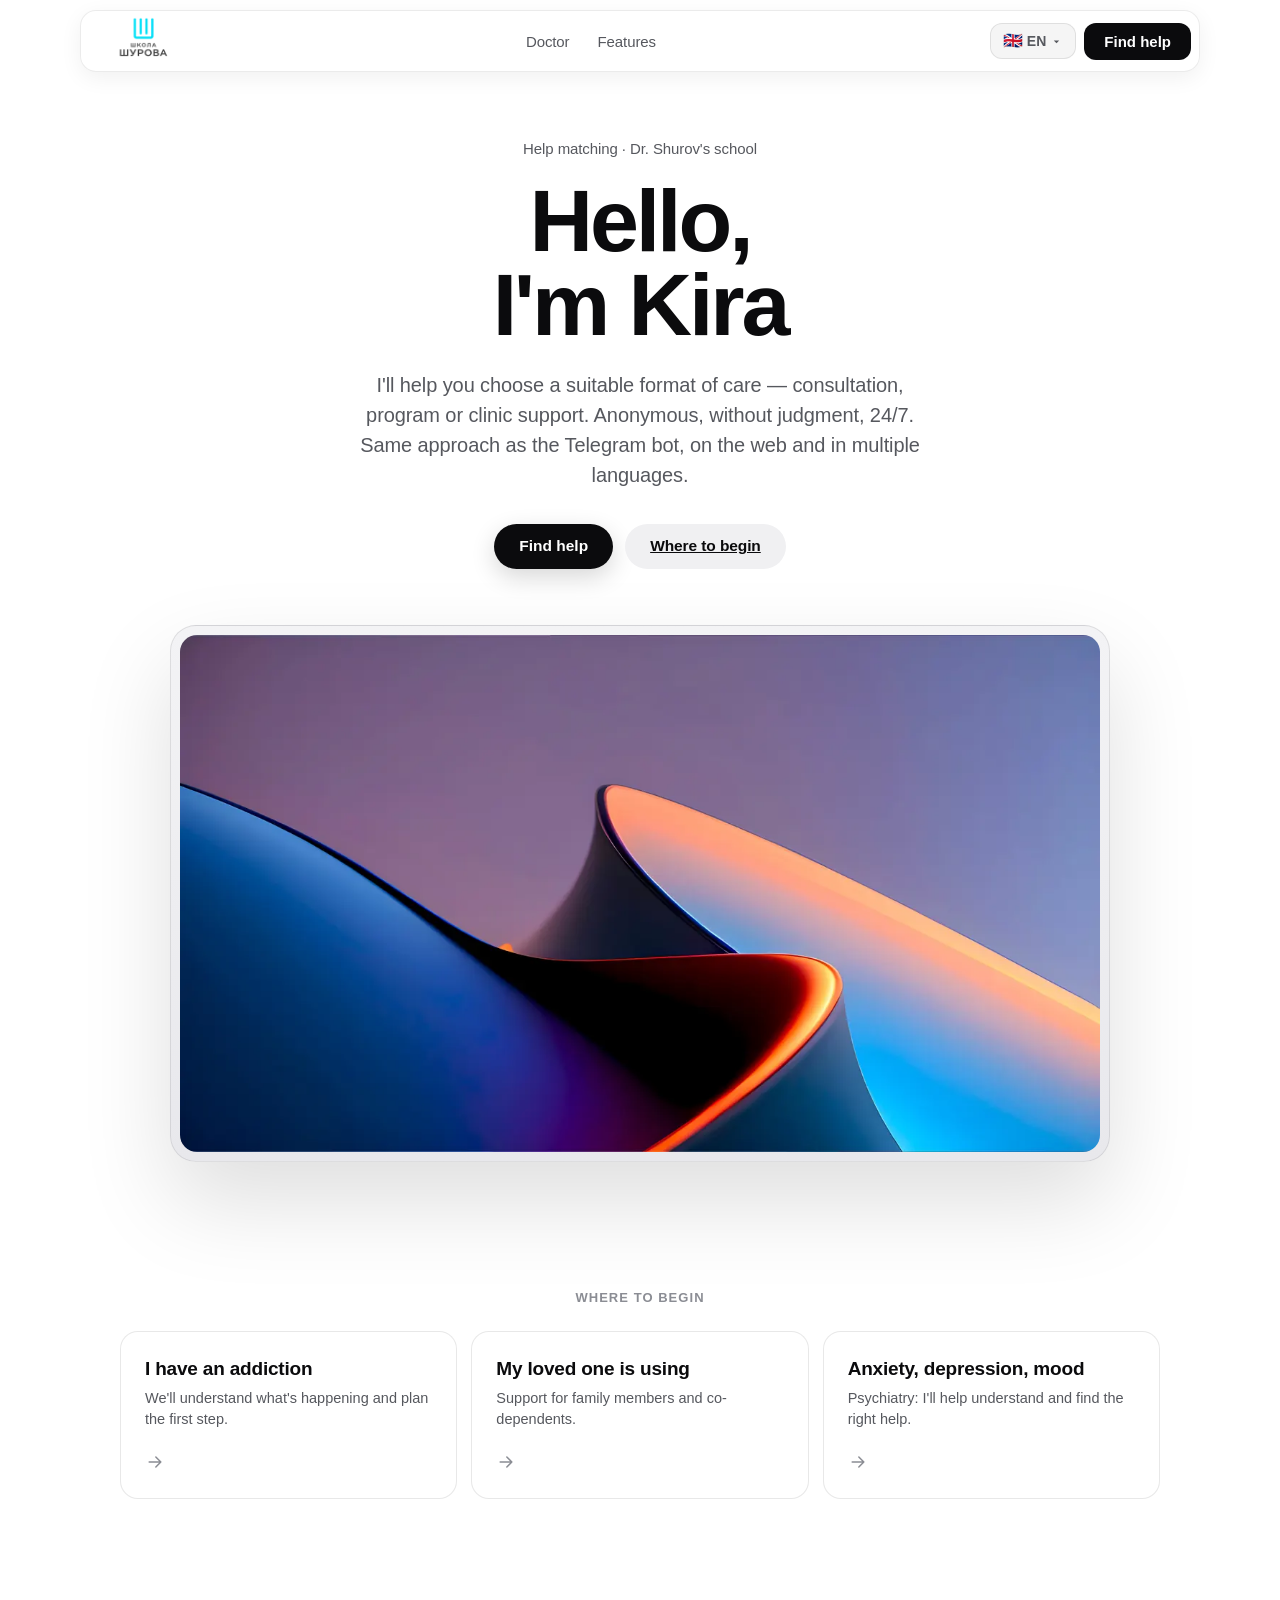
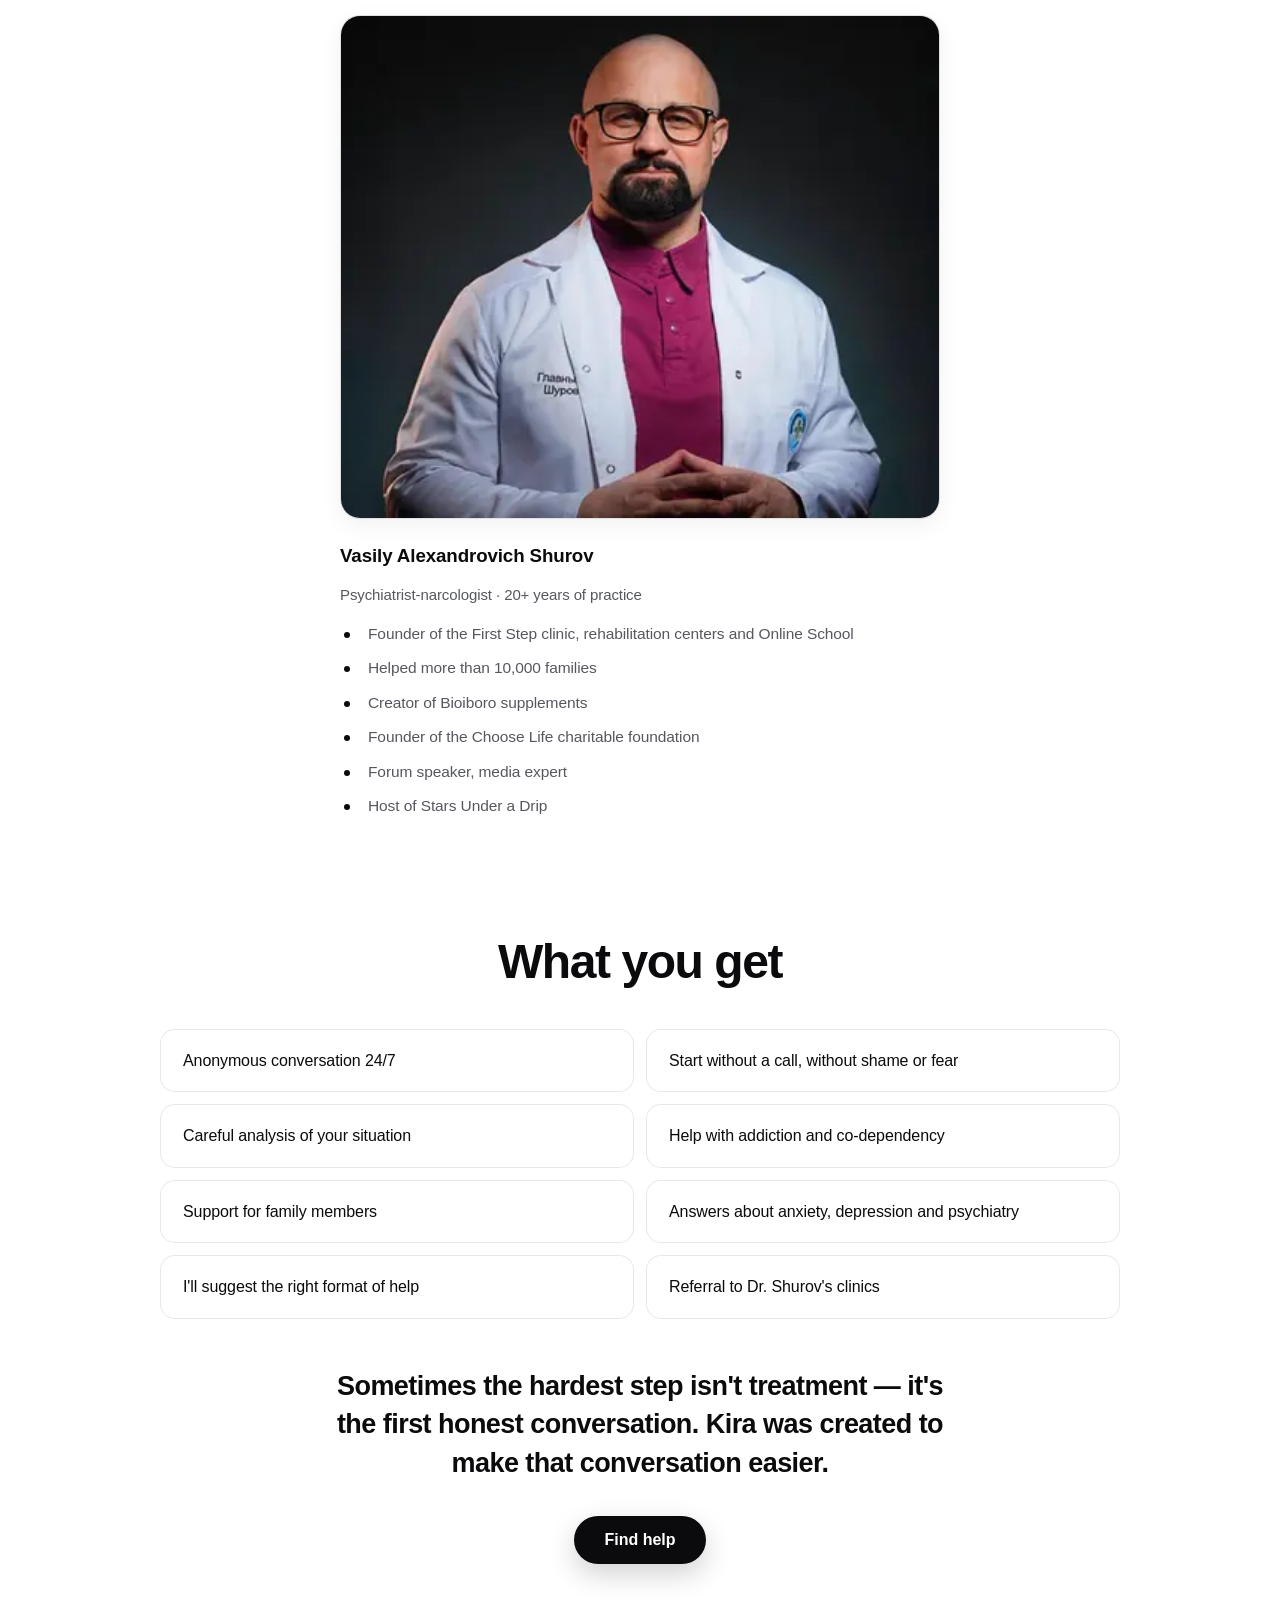
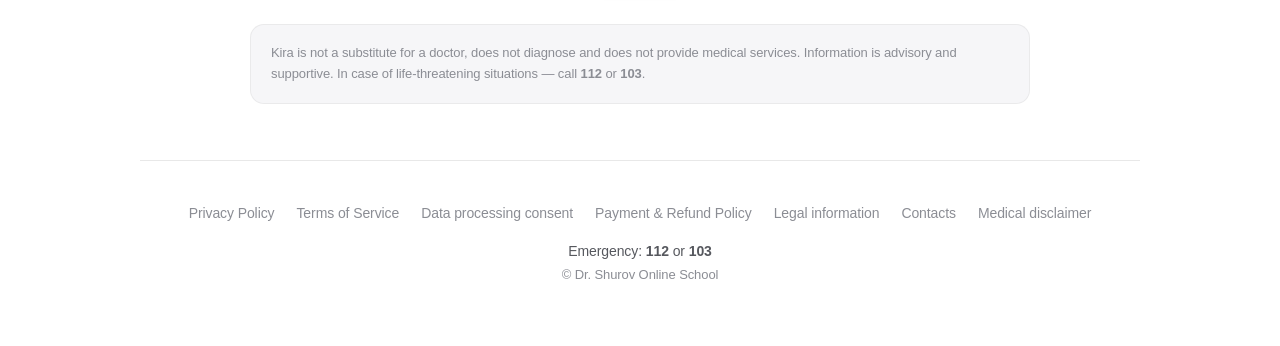
==== en/index.html @ 5e429a1c "Speed up landing and chat: compress images, lighter SW, stream paint. Co-authored-by: Cursor <cursor" ====
<!DOCTYPE html>
<html lang="en">
<head>
  <meta charset="UTF-8" />
  <meta name="viewport" content="width=device-width, initial-scale=1.0, viewport-fit=cover" />
  <meta name="theme-color" content="#ffffff" />
  <meta name="apple-mobile-web-app-capable" content="yes" />
  <meta name="apple-mobile-web-app-status-bar-style" content="default" />
  <meta name="apple-mobile-web-app-title" content="Kira" />
  <link rel="manifest" href="/manifest.webmanifest" />
  <link rel="apple-touch-icon" href="/apple-touch-icon.png" />
  <title data-i18n-attr="title" data-i18n-attr-content="meta.title">Kira — find help | Dr. Shurov's school</title>
  <meta name="description" data-i18n-attr="description" data-i18n-attr-content="meta.description" content="Kira helps choose a format of care: consultations, programs, clinic support. Anonymous, 24/7, in 5 languages." />

  <!-- Превью при пересылке в соцсетях / мессенджерах (en) -->
  <meta property="og:type" content="website" />
  <meta property="og:site_name" content="Kira" />
  <meta property="og:locale" content="en_US" />
  <meta property="og:title" content="Kira — find help | Dr. Shurov's school" />
  <meta property="og:description" content="Kira helps choose a format of care: consultations, programs, clinic support. Anonymous, 24/7, in 5 languages." />
  <meta property="og:url" content="https://kira-ai.online/en/" />
  <meta property="og:image" content="https://kira-ai.online/promo-en.jpg" />
  <meta property="og:image:type" content="image/jpeg" />
  <meta property="og:image:alt" content="Kira — find help" />
  <meta name="twitter:card" content="summary_large_image" />
  <meta name="twitter:title" content="Kira — find help | Dr. Shurov's school" />
  <meta name="twitter:description" content="Kira helps choose a format of care: consultations, programs, clinic support. Anonymous, 24/7, in 5 languages." />
  <meta name="twitter:image" content="https://kira-ai.online/promo-en.jpg" />
  <link rel="alternate" hreflang="ru" href="https://kira-ai.online/" />
  <link rel="alternate" hreflang="en" href="https://kira-ai.online/en/" />
  <link rel="alternate" hreflang="uk" href="https://kira-ai.online/uk/" />
  <link rel="alternate" hreflang="pl" href="https://kira-ai.online/pl/" />
  <link rel="alternate" hreflang="es" href="https://kira-ai.online/es/" />
  <link rel="alternate" hreflang="x-default" href="https://kira-ai.online/en/" />
  <meta name="kira-lang" content="en" />

  <link rel="preconnect" href="https://api.fontshare.com" crossorigin />
  <link href="https://api.fontshare.com/v2/css?f[]=general-sans@400,500,600&display=swap" rel="stylesheet" />
  <link rel="stylesheet" href="/styles.css?v=9" />
</head>
<body>
  <!-- ═══════════ ФОНОВАЯ АТМОСФЕРА ═══════════ -->
  <div class="ambient" aria-hidden="true"></div>

  <!-- ═══════════ ПЛАВАЮЩАЯ GLASS-ШАПКА ═══════════ -->
  <header class="nav" id="nav">
    <div class="nav-pill glass">
      <a class="brand" href="#top">
        <picture>
          <source type="image/webp" srcset="/logo_nav.webp" />
          <img class="brand-logo" src="/logo_nav.png" width="240" height="160" alt="Школа доктора Шурова" decoding="async" />
        </picture>
      </a>
      <nav class="nav-links">
        <a href="#doctor" data-i18n="nav.doctor">Доктор</a>
        <a href="#benefits" data-i18n="nav.benefits">Возможности</a>
      </nav>
      <div class="nav-right">
        <div class="lang" id="lang">
          <button class="lang-btn" id="langBtn" aria-haspopup="true" aria-expanded="false">
            <span id="langFlag" class="lang-flag" aria-hidden="true">🇷🇺</span>
            <span id="langCur">RU</span>
            <svg viewBox="0 0 24 24" width="13" height="13" aria-hidden="true"><path fill="currentColor" d="M7 10l5 5 5-5z"/></svg>
          </button>
          <div class="lang-menu glass" id="langMenu" role="menu">
            <button role="menuitem" data-lang="ru"><span class="lang-flag">🇷🇺</span><span class="lang-name">Русский</span><svg class="lang-check" viewBox="0 0 24 24" width="16" height="16" aria-hidden="true"><path fill="currentColor" d="M9 16.2l-3.5-3.5-1.4 1.4L9 19 20 8l-1.4-1.4z"/></svg></button>
            <button role="menuitem" data-lang="en"><span class="lang-flag">🇬🇧</span><span class="lang-name">English</span><svg class="lang-check" viewBox="0 0 24 24" width="16" height="16" aria-hidden="true"><path fill="currentColor" d="M9 16.2l-3.5-3.5-1.4 1.4L9 19 20 8l-1.4-1.4z"/></svg></button>
            <button role="menuitem" data-lang="uk"><span class="lang-flag">🇺🇦</span><span class="lang-name">Українська</span><svg class="lang-check" viewBox="0 0 24 24" width="16" height="16" aria-hidden="true"><path fill="currentColor" d="M9 16.2l-3.5-3.5-1.4 1.4L9 19 20 8l-1.4-1.4z"/></svg></button>
            <button role="menuitem" data-lang="pl"><span class="lang-flag">🇵🇱</span><span class="lang-name">Polski</span><svg class="lang-check" viewBox="0 0 24 24" width="16" height="16" aria-hidden="true"><path fill="currentColor" d="M9 16.2l-3.5-3.5-1.4 1.4L9 19 20 8l-1.4-1.4z"/></svg></button>
            <button role="menuitem" data-lang="es"><span class="lang-flag">🇪🇸</span><span class="lang-name">Español</span><svg class="lang-check" viewBox="0 0 24 24" width="16" height="16" aria-hidden="true"><path fill="currentColor" d="M9 16.2l-3.5-3.5-1.4 1.4L9 19 20 8l-1.4-1.4z"/></svg></button>
          </div>
        </div>
        <button class="nav-cta" id="navStart" data-i18n="nav.start">Подобрать помощь</button>
      </div>
    </div>
  </header>

  <main id="top">
    <!-- ═══════════ ГЕРОЙ ═══════════ -->
    <section class="hero" id="hero">
      <div class="hero-inner">
        <p class="hero-eyebrow" data-i18n="hero.eyebrow">Подбор помощи · школа доктора Шурова</p>
        <h1 class="hero-title" data-i18n="hero.title">Здравствуйте,<br>я&nbsp;Кира</h1>
        <p class="hero-sub" data-i18n="hero.sub">Подберу подходящий формат помощи — консультацию, программу или VIP — по вашей ситуации. Анонимно, без осуждения, на связи 24/7. Как в Telegram-боте, но на сайте и на разных языках.</p>
        <div class="hero-cta">
          <button class="btn btn-dark" id="heroStart" data-i18n="hero.cta.start">Подобрать помощь</button>
          <a class="btn btn-soft" href="#ways" data-i18n="hero.cta.pricing">С чего начать</a>
        </div>
        <div class="hero-visual">
          <picture>
            <source type="image/webp" srcset="/kira_background-800.webp 800w, /kira_background.webp 1280w" sizes="(max-width: 720px) 92vw, 960px" />
            <img src="/kira_background.jpg" width="1280" height="720" alt="Кира — ИИ-помощник доктора Шурова" fetchpriority="high" decoding="async" />
          </picture>
        </div>
      </div>
    </section>

    <!-- ═══════════ С ЧЕГО НАЧАТЬ ═══════════ -->
    <section class="ways" id="ways">
      <p class="eyebrow" data-i18n="ways.eyebrow">С чего начать</p>
      <div class="ways-grid">
        <button class="way" data-topic="self">
          <span class="way-l" data-i18n="ways.self.title">Я зависим</span>
          <span class="way-d" data-i18n="ways.self.desc">Разберёмся, что происходит, и наметим первый шаг.</span>
          <span class="way-arrow" aria-hidden="true">
            <svg viewBox="0 0 24 24" width="20" height="20" fill="none" stroke="currentColor" stroke-width="1.8" stroke-linecap="round" stroke-linejoin="round"><path d="M5 12h14M13 6l6 6-6 6"/></svg>
          </span>
        </button>
        <button class="way" data-topic="relative">
          <span class="way-l" data-i18n="ways.relative.title">Мой близкий употребляет</span>
          <span class="way-d" data-i18n="ways.relative.desc">Поддержка для родственников и созависимых.</span>
          <span class="way-arrow" aria-hidden="true">
            <svg viewBox="0 0 24 24" width="20" height="20" fill="none" stroke="currentColor" stroke-width="1.8" stroke-linecap="round" stroke-linejoin="round"><path d="M5 12h14M13 6l6 6-6 6"/></svg>
          </span>
        </button>
        <button class="way" data-topic="psychiatry">
          <span class="way-l" data-i18n="ways.psychiatry.title">Тревога, депрессия, состояние</span>
          <span class="way-d" data-i18n="ways.psychiatry.desc">Психиатрия: помогу понять и подобрать формат помощи.</span>
          <span class="way-arrow" aria-hidden="true">
            <svg viewBox="0 0 24 24" width="20" height="20" fill="none" stroke="currentColor" stroke-width="1.8" stroke-linecap="round" stroke-linejoin="round"><path d="M5 12h14M13 6l6 6-6 6"/></svg>
          </span>
        </button>
      </div>
    </section>

    <!-- ═══════════ ДОКТОР ═══════════ -->
    <section class="doctor" id="doctor">
      <div class="doctor-intro">
        <picture>
          <source type="image/webp" srcset="/shurovv11-640.webp 640w, /shurovv11.webp 960w" sizes="(max-width: 640px) 92vw, 640px" />
          <img class="doctor-photo" id="doctorPhoto" src="/shurovv11.jpg" width="960" height="504" alt="Василий Александрович Шуров" loading="lazy" decoding="async" />
        </picture>
        <h3 data-i18n="doctor.name">Василий Александрович Шуров</h3>
        <p class="doctor-role" data-i18n="doctor.role">Врач психиатр-нарколог · более 20 лет практики</p>
        <ul class="doctor-facts">
          <li data-i18n="doctor.facts.1">Основатель клиники «Первый шаг», реабилитационных центров и Онлайн-школы</li>
          <li data-i18n="doctor.facts.2">Помог более чем 10 000 семьям</li>
          <li data-i18n="doctor.facts.3">Создатель специальных БАДов Bioiboro</li>
          <li data-i18n="doctor.facts.4">Основатель благотворительного фонда «Выбери жизнь»</li>
          <li data-i18n="doctor.facts.5">Спикер форумов, эксперт в СМИ</li>
          <li data-i18n="doctor.facts.6">Ведущий проекта «Звёзды под капельницей»</li>
        </ul>
      </div>

    </section>

    <!-- ═══════════ ЧТО ВЫ ПОЛУЧАЕТЕ ═══════════ -->
    <section class="benefits" id="benefits">
      <h2 class="sec-h" data-i18n="benefits.title">Что вы получаете</h2>
      <div class="benefits-grid">
        <div class="benefit" data-i18n="benefits.1">Подбор формата под вашу ситуацию</div>
        <div class="benefit" data-i18n="benefits.2">Точные цены и ссылки на программы</div>
        <div class="benefit" data-i18n="benefits.3">Для себя или близкого — без стыда</div>
        <div class="benefit" data-i18n="benefits.4">Зависимость, созависимость, тревога</div>
        <div class="benefit" data-i18n="benefits.5">Переход к куратору и клиникам Шурова</div>
        <div class="benefit" data-i18n="benefits.6">Работает на 5 языках</div>
        <div class="benefit" data-i18n="benefits.7">Анонимно, 24/7</div>
        <div class="benefit" data-i18n="benefits.8">Тот же подход, что у Telegram-Киры</div>
      </div>
      <p class="benefits-quote" data-i18n="benefits.quote">
        Иногда самый сложный шаг — не лечение, а первый честный разговор.
        Кира поможет понять, какой формат подходит именно вам.
      </p>
      <button class="btn-primary btn-lg" id="benefitsCta" data-i18n="benefits.cta">Подобрать помощь</button>
    </section>

    <!-- ═══════════ ЮР. ДИСКЛЕЙМЕР ═══════════ -->
    <section class="legal" id="legal">
      <p data-i18n="legal.text">
        Кира не является заменой врача, не ставит диагнозы и не оказывает медицинскую услугу.
        Информация носит справочный и поддерживающий характер. При угрозе жизни, передозировке,
        психозе, суицидальных мыслях или резком ухудшении состояния необходимо срочно обратиться
        за медицинской помощью по телефонам <b>112</b> или <b>103</b>.
      </p>
    </section>

    <!-- ═══════════ ФУТЕР ═══════════ -->
    <footer class="footer">
      <div class="footer-links">
        <a href="#legal-privacy" data-legal="privacy" data-i18n="footer.privacy">Политика конфиденциальности</a>
        <a href="#legal-terms" data-legal="terms" data-i18n="footer.terms">Пользовательское соглашение</a>
        <a href="#legal-consent" data-legal="consent" data-i18n="footer.consent">Согласие на обработку персональных данных</a>
        <a href="#legal-refund" data-legal="refund" data-i18n="footer.refund">Правила оплаты и возврата</a>
        <a href="#legal-legal" data-legal="legal" data-i18n="footer.legal">Юридическая информация</a>
        <a href="#legal-contacts" data-legal="contacts" data-i18n="footer.contacts">Контакты</a>
        <a href="#legal-disclaimer" data-legal="disclaimer" data-i18n="footer.disclaimer">Медицинский дисклеймер</a>
      </div>
      <p class="footer-sos" data-i18n="footer.sos">Экстренная помощь: <b>112</b> или <b>103</b></p>
      <p class="footer-copy" data-i18n="footer.copy">© Онлайн-школа доктора Шурова</p>
    </footer>
  </main>

  <!-- ═══════════ МОБИЛЬНЫЙ ТАБ-БАР (glass) ═══════════ -->
  <nav class="tabbar glass" id="tabbar" aria-label="Навигация">
    <button class="tabbar-item active" data-go="top">
      <svg viewBox="0 0 24 24" width="21" height="21" aria-hidden="true"><path fill="currentColor" d="M12 3l9 8h-3v9h-4v-6h-4v6H6v-9H3z"/></svg>
      <span data-i18n="tabbar.home">Главная</span>
    </button>
    <button class="tabbar-item" data-go="doctor">
      <svg viewBox="0 0 24 24" width="21" height="21" aria-hidden="true"><path fill="currentColor" d="M12 12a5 5 0 1 0 0-10 5 5 0 0 0 0 10Zm0 2c-4.4 0-8 2.7-8 6v2h16v-2c0-3.3-3.6-6-8-6Z"/></svg>
      <span data-i18n="tabbar.doctor">Доктор</span>
    </button>
    <button class="tabbar-item" data-go="benefits">
      <svg viewBox="0 0 24 24" width="21" height="21" aria-hidden="true"><path fill="currentColor" d="M12 2l2.5 5.5L20 8l-4 4 1 6-5-3-5 3 1-6-4-4 5.5-.5z"/></svg>
      <span data-i18n="tabbar.pricing">Возможности</span>
    </button>
    <button class="tabbar-item" data-go="chat">
      <svg viewBox="0 0 24 24" width="21" height="21" aria-hidden="true"><path fill="currentColor" d="M4 4h16a1 1 0 0 1 1 1v11a1 1 0 0 1-1 1H8l-4 4V5a1 1 0 0 1 1-1Z"/></svg>
      <span data-i18n="tabbar.chat">Подбор</span>
    </button>
  </nav>

  <!-- ═══════════ ОНБОРДИНГ (iOS-стиль) ═══════════ -->
  <div class="sheet" id="onboarding" aria-hidden="true">
    <div class="sheet-card">
      <button class="sheet-close" id="obClose" aria-label="Закрыть">✕</button>
      <div class="ob-progress" id="obProgress"></div>
      <div class="ob-body" id="obBody"></div>
    </div>
  </div>

  <!-- ═══════════ ЧАТ ═══════════ -->
  <div class="chat-wrap" id="chatWrap" aria-hidden="true">

    <!-- Боковая панель (десктоп) / шторка (мобайл) -->
    <aside class="chat-side" id="chatSide">
      <div class="side-head">
        <img class="chat-logo" src="/logo_nav.webp" width="240" height="160" alt="Школа доктора Шурова" decoding="async" />
        <button class="side-close" id="sideClose" aria-label="Закрыть">
          <svg viewBox="0 0 24 24" width="20" height="20" fill="none" stroke="currentColor" stroke-width="2" stroke-linecap="round"><path d="M6 6l12 12M18 6L6 18"/></svg>
        </button>
      </div>
      <button class="side-new" id="chatNew">
        <svg viewBox="0 0 24 24" width="18" height="18" fill="none" stroke="currentColor" stroke-width="2" stroke-linecap="round"><path d="M12 5v14M5 12h14"/></svg>
        <span data-i18n="chat.newChat">Новый разговор</span>
      </button>
      <div class="side-list" id="chatList"></div>
      <div class="side-foot">
        <span class="side-status"><span class="status-dot" id="statusDot"></span> <span data-i18n="chat.online">Кира на связи</span></span>
        <a href="#" id="chatToSite" data-i18n="chat.toSite">На сайт →</a>
      </div>
    </aside>
    <div class="chat-backdrop" id="chatBackdrop"></div>

    <!-- Основная область -->
    <div class="chat-main">
      <header class="chat-head">
        <button class="chat-menu" id="chatMenu" aria-label="Меню">
          <svg viewBox="0 0 24 24" width="22" height="22" fill="none" stroke="currentColor" stroke-width="2" stroke-linecap="round"><path d="M4 7h16M4 12h16M4 17h16"/></svg>
        </button>
        <span class="chat-title" id="chatTitle">Кира</span>
        <button class="chat-newtop" id="chatNewTop" aria-label="Новый разговор" data-i18n-aria="chat.newChat">
          <svg viewBox="0 0 24 24" width="21" height="21" fill="none" stroke="currentColor" stroke-width="2" stroke-linecap="round"><path d="M12 5v14M5 12h14"/></svg>
        </button>
      </header>
      <div class="chat-scroll" id="chatScroll">
        <div class="messages" id="messages"></div>
      </div>
      <div class="composer">
        <div class="chips" id="chips"></div>
        <button type="button" class="lead-open-btn" id="leadOpen" data-i18n="lead.open" hidden>Оставить номер</button>
        <div class="composer-inner">
          <textarea id="input" class="composer-input" rows="1" autocomplete="off" data-i18n-placeholder="chat.placeholder"></textarea>
          <button id="send" class="send-btn" aria-label="Отправить">
            <svg viewBox="0 0 24 24" width="20" height="20" aria-hidden="true"><path fill="currentColor" d="M4.4 12 3 4.3c-.2-1 .8-1.8 1.7-1.4l15.6 7.3c1 .5 1 1.9 0 2.4L4.7 20.1c-.9.4-1.9-.4-1.7-1.4L4.4 12Zm1.7-.9h6.2c.5 0 .9.4.9.9s-.4.9-.9.9H6.1l-.9 5 12.9-6-12.9-6 .9 5.2Z"/></svg>
          </button>
        </div>
        <p class="composer-note" data-i18n="chat.note">Кира — ИИ и не заменяет врача. При угрозе жизни — 103 или 112.</p>
      </div>
    </div>
  </div>

  <!-- заглушка для совместимости со скриптом (подписка в Sale не используется) -->
  <div class="modal" id="subModal" aria-hidden="true" hidden></div>

  <!-- ═══════════ ЗАЯВКА / НОМЕР (EU stub → позже amo) ═══════════ -->
  <div class="sheet" id="leadSheet" aria-hidden="true">
    <div class="sheet-card">
      <button class="sheet-close" id="leadClose" aria-label="Закрыть">✕</button>
      <h3 class="modal-h" data-i18n="lead.title">Оставить номер</h3>
      <p class="lead-hint" data-i18n="lead.hint">Менеджер позвонит в удобное время. Ссылок на оплату нет — сначала разберём ситуацию.</p>
      <label class="lead-label"><span data-i18n="lead.name">Имя</span>
        <input id="leadName" class="lead-input" type="text" autocomplete="name" maxlength="80" />
      </label>
      <label class="lead-label"><span data-i18n="lead.phone">Телефон</span>
        <input id="leadPhone" class="lead-input" type="tel" autocomplete="tel" maxlength="40" required />
      </label>
      <label class="lead-label"><span data-i18n="lead.time">Когда удобно позвонить</span>
        <input id="leadTime" class="lead-input" type="text" maxlength="120" data-i18n-placeholder="lead.time.ph" />
      </label>
      <label class="lead-check">
        <input id="leadConsent" type="checkbox" />
        <span data-i18n="lead.consent">Согласен(на), что менеджер может позвонить по этому номеру</span>
      </label>
      <p class="lead-legal-link">
        <a href="#legal-consent" data-legal="consent" data-i18n="lead.consent.link">Текст согласия и политика</a>
      </p>
      <button class="btn-primary btn-lg" id="leadSubmit" data-i18n="lead.submit">Отправить</button>
      <p class="lead-status" id="leadStatus" hidden></p>
    </div>
  </div>

  <!-- ═══════════ ЮР. ДОКУМЕНТЫ ═══════════ -->
  <div class="sheet" id="legalSheet" aria-hidden="true">
    <div class="sheet-card legal-card">
      <button class="sheet-close" id="legalClose" aria-label="Закрыть" data-i18n-aria="legal.close">✕</button>
      <h3 class="legal-doc-title" id="legalTitle"></h3>
      <div class="legal-doc-body" id="legalBody"></div>
    </div>
  </div>

  <script src="/config.js?v=2" defer></script>
  <script src="/products.js?v=1" defer></script>
  <script src="/app.js?v=12" defer></script>
  <script>
    if ("serviceWorker" in navigator) {
      window.addEventListener("load", () => {
        navigator.serviceWorker.register("/sw.js").catch(() => {});
      });
    }
  </script>
</body>
</html>
---- styles.css ----
/* Кира — веб. Светлый минимализм в духе Framer / enterprise-лендингов.
   Шрифт: General Sans. Монохром: чёрный/белый/серый + акцент только на ссылках. */
:root {
  --font: "General Sans", -apple-system, BlinkMacSystemFont, "Segoe UI", Roboto, Helvetica, Arial, sans-serif;

  --bg: #ffffff;
  --bg-2: #f6f6f8;
  --ink: #0b0b0d;
  --ink-soft: #56585e;
  --ink-faint: #8b8d94;
  --line: rgba(0, 0, 0, 0.09);
  --line-2: rgba(0, 0, 0, 0.05);

  --accent: #0a84ff;

  --shadow-sm: 0 6px 22px rgba(0, 0, 0, 0.06);
  --shadow-md: 0 18px 44px rgba(0, 0, 0, 0.09);
  --shadow-lg: 0 40px 90px rgba(0, 0, 0, 0.13);

  --radius: 20px;
  --maxw: 720px;
  --nav-h: 64px;
  font-synthesis: none;
}

* { box-sizing: border-box; }
html { scroll-behavior: smooth; -webkit-text-size-adjust: 100%; }
body {
  margin: 0;
  font-family: var(--font);
  background: var(--bg);
  color: var(--ink);
  -webkit-font-smoothing: antialiased;
  text-rendering: optimizeLegibility;
  letter-spacing: -0.006em;
}
body.locked { overflow: hidden; }
/* Пока чат открыт — прячем лендинг, чтобы ничего не просвечивало под клавиатурой */
body.chat-open > main,
body.chat-open > .nav,
body.chat-open > .tabbar,
body.chat-open > .ambient {
  visibility: hidden !important;
  pointer-events: none !important;
}
a { color: inherit; }
.ambient { display: none; }

/* Светлое стекло (для плавающих панелей) */
.glass {
  background: rgba(255, 255, 255, 0.72);
  border: 1px solid rgba(0, 0, 0, 0.08);
  backdrop-filter: blur(20px) saturate(180%);
  -webkit-backdrop-filter: blur(20px) saturate(180%);
  box-shadow: var(--shadow-sm);
}

/* ─────────── Шапка ─────────── */
.nav {
  position: fixed; z-index: 40;
  top: max(10px, env(safe-area-inset-top));
  left: 50%; transform: translateX(-50%);
  width: min(1120px, calc(100vw - 24px));
  transition: transform 0.28s cubic-bezier(0.4, 0, 0.2, 1), opacity 0.2s ease;
}
.nav.hidden { transform: translate(-50%, calc(-100% - 20px)); opacity: 0; }
.nav-pill { display: flex; align-items: center; justify-content: space-between; gap: 14px; padding: 8px 8px 8px 20px; border-radius: 16px; }
.brand { text-decoration: none; display: flex; align-items: center; }
.brand-text { font-weight: 600; font-size: 19px; letter-spacing: -0.02em; color: var(--ink); }
.brand-logo { height: 74px; width: auto; display: block; margin: -15px -8px -15px -12px; }
.nav-links { display: flex; align-items: center; gap: 2px; }
.nav-links a, .nav-link-btn {
  font: inherit; font-size: 15px; font-weight: 500; color: var(--ink-soft);
  text-decoration: none; background: none; border: none; cursor: pointer;
  padding: 8px 13px; border-radius: 10px; transition: color 0.2s, background 0.2s;
}
.nav-links a:hover, .nav-link-btn:hover { color: var(--ink); background: rgba(0, 0, 0, 0.05); }
.nav-right { display: flex; align-items: center; gap: 8px; }
.nav-cta {
  font: inherit; font-size: 15px; font-weight: 600; cursor: pointer; color: #fff;
  background: var(--ink); border: none; padding: 10px 20px; border-radius: 12px;
  transition: transform 0.15s ease, background 0.2s;
}
.nav-cta:hover { transform: translateY(-1px); background: #000; }

/* Язык */
.lang { position: relative; }
.lang-btn {
  font: inherit; font-size: 14px; font-weight: 600; cursor: pointer; color: var(--ink-soft);
  background: rgba(0, 0, 0, 0.04); border: 1px solid var(--line); border-radius: 12px;
  padding: 9px 12px; display: flex; align-items: center; gap: 4px;
}
.lang-btn:hover { color: var(--ink); }
.lang-flag { font-size: 16px; line-height: 1; }
.lang-menu {
  position: absolute; top: calc(100% + 10px); right: 0; min-width: 200px; padding: 6px;
  border-radius: 14px; display: none; flex-direction: column; z-index: 50;
  background: #fff; border: 1px solid var(--line); box-shadow: var(--shadow-md);
}
.lang-menu.open { display: flex; }
.lang-menu button {
  font: inherit; font-size: 15px; text-align: left; cursor: pointer; color: var(--ink);
  background: none; border: none; padding: 10px 12px; border-radius: 9px;
  display: flex; align-items: center; gap: 10px;
}
.lang-menu button:hover { background: var(--bg-2); }
.lang-menu .lang-name { flex: 1; }
.lang-menu .lang-check { flex: 0 0 auto; color: var(--accent, #2563eb); opacity: 0; visibility: hidden; }
.lang-menu button.active { background: var(--bg-2); font-weight: 600; }
.lang-menu button.active .lang-check { opacity: 1; visibility: visible; }

/* ─────────── Герой ─────────── */
.hero { padding: calc(var(--nav-h) + 76px) 20px 40px; text-align: center; }
.hero-inner { max-width: 940px; margin: 0 auto; }
.hero-eyebrow { font-size: 15px; font-weight: 500; color: var(--ink-soft); margin: 0 0 22px; }
.hero-title { font-size: clamp(46px, 8.6vw, 88px); line-height: 0.96; letter-spacing: -0.035em; font-weight: 600; margin: 0 auto 22px; max-width: 12ch; }
.hero-sub { max-width: 600px; margin: 0 auto 34px; font-size: clamp(16px, 2.1vw, 20px); line-height: 1.5; color: var(--ink-soft); }
.hero-cta { display: flex; gap: 12px; justify-content: center; flex-wrap: wrap; }

.btn {
  font: inherit; font-size: 15.5px; font-weight: 600; cursor: pointer; white-space: nowrap;
  border: 1px solid transparent; border-radius: 999px; padding: 12px 24px; line-height: 1.2;
  transition: transform 0.15s ease, background 0.2s, box-shadow 0.2s;
}
.btn-dark { background: var(--ink); color: #fff; box-shadow: 0 8px 24px rgba(0, 0, 0, 0.16); }
.btn-dark:hover { transform: translateY(-1px); background: #000; }
.btn-soft { background: #f0f0f2; color: var(--ink); }
.btn-soft:hover { background: #e6e6ea; }
.btn-lg { font-size: 17px; padding: 16px 34px; }

.hero-visual {
  margin: 56px auto 0; max-width: 960px; padding: 9px; border-radius: 26px;
  background: linear-gradient(180deg, #f3f3f5 0%, #e8e8ec 100%);
  border: 1px solid var(--line); box-shadow: var(--shadow-lg);
}
.hero-visual picture { display: block; width: 100%; }
.hero-visual img {
  display: block; width: 100%; height: auto; aspect-ratio: 16 / 9;
  object-fit: cover; border-radius: 17px; background: #ececf0;
}

/* ─────────── С чего начать ─────────── */
.ways { max-width: 1080px; margin: 0 auto; padding: 88px 20px 20px; scroll-margin-top: 90px; }
.eyebrow { font-size: 13px; font-weight: 600; letter-spacing: 0.08em; text-transform: uppercase; color: var(--ink-faint); text-align: center; margin: 0 0 26px; }
.ways-grid { display: grid; grid-template-columns: repeat(3, 1fr); gap: 14px; }
.way {
  font: inherit; text-align: left; cursor: pointer; color: var(--ink);
  background: #fff; border: 1px solid var(--line); border-radius: 18px; padding: 26px 24px;
  display: flex; flex-direction: column; gap: 8px; min-height: 168px;
  transition: transform 0.16s ease, border-color 0.2s, box-shadow 0.2s;
}
.way:hover { transform: translateY(-3px); border-color: rgba(0, 0, 0, 0.18); box-shadow: var(--shadow-md); }
.way-l { font-size: 19px; font-weight: 600; letter-spacing: -0.01em; }
.way-d { font-size: 14.5px; color: var(--ink-soft); line-height: 1.45; flex: 1; }
.way-arrow { color: var(--ink-faint); display: flex; transition: color 0.2s, transform 0.2s; }
.way:hover .way-arrow { color: var(--ink); transform: translateX(3px); }

/* ─────────── Доктор / видео ─────────── */
.doctor { max-width: 640px; margin: 0 auto; padding: 96px 20px; scroll-margin-top: 90px; }
.doctor-video { margin-top: 60px; }
.eyebrow-left { text-align: left; margin-bottom: 16px; }
.video { position: relative; aspect-ratio: 16 / 9; border-radius: var(--radius); overflow: hidden; background: #0b0b0d; box-shadow: var(--shadow-md); border: 1px solid var(--line); }
.video-ph { position: absolute; inset: 0; display: flex; flex-direction: column; align-items: center; justify-content: center; gap: 16px; background: radial-gradient(circle at 50% 38%, #232327, #0b0b0d); }
.video-play {
  width: 74px; height: 74px; border-radius: 50%; border: 1px solid rgba(255, 255, 255, 0.22); cursor: pointer; color: #fff;
  background: rgba(255, 255, 255, 0.12); backdrop-filter: blur(8px); -webkit-backdrop-filter: blur(8px);
  display: grid; place-items: center; transition: transform 0.15s ease, background 0.2s;
}
.video-play:hover { transform: scale(1.06); background: rgba(255, 255, 255, 0.2); }
.video-play svg { margin-left: 4px; }
.video-cap { color: rgba(255, 255, 255, 0.78); font-size: 14px; font-weight: 500; }
.doctor-photo {
  display: block; width: 100%; aspect-ratio: 4 / 3;
  object-fit: cover; object-position: center 12%; border-radius: 20px;
  margin-bottom: 26px; background: var(--bg-2); border: 1px solid var(--line); box-shadow: var(--shadow-sm);
}
.doctor-card h3 { font-size: clamp(24px, 3.2vw, 30px); font-weight: 600; letter-spacing: -0.02em; margin: 0 0 6px; }
.doctor-role { font-size: 15px; color: var(--ink-soft); font-weight: 500; margin: 0 0 20px; }
.doctor-facts { list-style: none; padding: 0; margin: 0; display: flex; flex-direction: column; gap: 12px; }
.doctor-facts li { position: relative; padding-left: 28px; font-size: 15.5px; line-height: 1.45; color: var(--ink-soft); }
.doctor-facts li::before { content: ""; position: absolute; left: 4px; top: 9px; width: 6px; height: 6px; border-radius: 50%; background: var(--ink); }

/* ─────────── Что вы получаете ─────────── */
.benefits { max-width: 1000px; margin: 0 auto; padding: 20px 20px; text-align: center; scroll-margin-top: 90px; }
.sec-h { font-size: clamp(30px, 4.6vw, 48px); font-weight: 600; letter-spacing: -0.03em; margin: 0 0 40px; }
.benefits-grid { display: grid; grid-template-columns: repeat(2, 1fr); gap: 12px; text-align: left; }
.benefit {
  font-size: 16px; font-weight: 500; line-height: 1.35; color: var(--ink);
  background: #fff; border: 1px solid var(--line); border-radius: 15px; padding: 20px 22px;
  transition: border-color 0.2s;
}
.benefit:hover { border-color: rgba(0, 0, 0, 0.16); }
.benefits-quote { max-width: 640px; margin: 48px auto 34px; font-size: clamp(20px, 2.6vw, 27px); line-height: 1.42; font-weight: 600; letter-spacing: -0.02em; }

.btn-primary {
  font: inherit; font-weight: 600; cursor: pointer; color: #fff; background: var(--ink);
  border: none; border-radius: 999px; padding: 15px 30px; box-shadow: 0 10px 28px rgba(0, 0, 0, 0.18);
  transition: transform 0.15s ease, background 0.2s;
}
.btn-primary:hover { transform: translateY(-1px); background: #000; }

/* ─────────── Legal / Footer ─────────── */
.legal { max-width: 820px; margin: 40px auto 0; padding: 0 20px; scroll-margin-top: 90px; }
.legal p { font-size: 13px; line-height: 1.6; color: var(--ink-faint); background: var(--bg-2); border: 1px solid var(--line-2); border-radius: 14px; padding: 18px 20px; }
.footer { max-width: 1000px; margin: 56px auto 0; padding: 44px 20px 64px; border-top: 1px solid var(--line); text-align: center; }
.footer-links { display: flex; flex-wrap: wrap; justify-content: center; gap: 8px 22px; margin-bottom: 22px; }
.footer-links a { font-size: 14px; color: var(--ink-faint); text-decoration: none; }
.footer-links a:hover { color: var(--ink); }
.footer-sos { font-size: 14px; color: var(--ink-soft); margin: 0 0 8px; }
.footer-copy { font-size: 13px; color: var(--ink-faint); margin: 0; }

/* ─────────── Мобильный таб-бар ─────────── */
.tabbar {
  position: fixed; left: 14px; right: 14px; bottom: max(14px, env(safe-area-inset-bottom));
  z-index: 45; display: none; gap: 6px; padding: 7px; border-radius: 22px;
  transition: transform 0.34s cubic-bezier(0.4, 0, 0.2, 1), opacity 0.22s ease;
}
.tabbar.hidden { transform: translateY(calc(100% + 24px)); opacity: 0; pointer-events: none; }
.tabbar-item {
  flex: 1; font: inherit; font-size: 11px; font-weight: 600; cursor: pointer; color: var(--ink-faint);
  background: none; border: none; border-radius: 15px; padding: 8px 4px; display: flex; flex-direction: column; align-items: center; gap: 4px;
  transition: color 0.2s, background 0.2s;
}
.tabbar-item.active { color: var(--ink); background: rgba(0, 0, 0, 0.06); box-shadow: inset 0 0 0 1px rgba(0, 0, 0, 0.04); }

/* ─────────── Онбординг (sheet) ─────────── */
.sheet { position: fixed; inset: 0; z-index: 60; display: none; align-items: center; justify-content: center; padding: 20px; background: rgba(0, 0, 0, 0.32); backdrop-filter: blur(6px); -webkit-backdrop-filter: blur(6px); }
.sheet.open { display: flex; animation: fade 0.2s ease; }
.sheet-card { position: relative; width: 100%; max-width: 460px; border-radius: 26px; padding: 32px 26px 26px; animation: pop 0.32s cubic-bezier(0.22, 1, 0.36, 1);
  background: #fff; border: 1px solid var(--line); box-shadow: var(--shadow-lg); }
.sheet-close { position: absolute; top: 16px; right: 16px; width: 32px; height: 32px; border-radius: 50%; border: none; cursor: pointer; background: var(--bg-2); color: var(--ink-soft); font-size: 15px; line-height: 1; display: grid; place-items: center; }
.sheet-close:hover { background: #ececef; color: var(--ink); }
.ob-progress { display: flex; gap: 6px; justify-content: center; margin-bottom: 24px; }
.ob-progress i { width: 26px; height: 4px; border-radius: 4px; background: var(--line); transition: background 0.25s; }
.ob-progress i.active { background: var(--ink); }
.ob-q { font-size: 24px; font-weight: 600; letter-spacing: -0.02em; text-align: center; margin: 0 0 6px; }
.ob-hint { font-size: 14.5px; color: var(--ink-faint); text-align: center; margin: 0 0 24px; }
.ob-options { display: flex; flex-direction: column; gap: 10px; }
.ob-opt {
  font: inherit; font-size: 16px; font-weight: 500; cursor: pointer; text-align: left; color: var(--ink);
  background: #fff; border: 1px solid var(--line); border-radius: 14px; padding: 16px 18px;
  display: flex; align-items: center; justify-content: space-between; transition: transform 0.12s ease, border-color 0.2s, background 0.2s;
}
.ob-opt:hover { transform: translateY(-1px); border-color: rgba(0, 0, 0, 0.22); background: var(--bg-2); }
.ob-opt .chev { color: var(--ink-faint); }
.ob-field { display: flex; flex-direction: column; gap: 14px; }
.ob-input { font: inherit; font-size: 17px; color: var(--ink); background: #fff; border: 1px solid var(--line); border-radius: 14px; padding: 15px 16px; outline: none; transition: border-color 0.2s; }
.ob-input::placeholder { color: var(--ink-faint); }
.ob-input:focus { border-color: var(--ink); }
.ob-next { font: inherit; font-size: 17px; font-weight: 600; cursor: pointer; color: #fff; background: var(--ink); border: none; border-radius: 14px; padding: 16px; box-shadow: 0 10px 24px rgba(0, 0, 0, 0.16); transition: transform 0.15s ease, background 0.2s; }
.ob-next:hover { transform: translateY(-1px); background: #000; }
.ob-skip { display: block; margin: 16px auto 0; font: inherit; font-size: 14.5px; font-weight: 500; color: var(--ink-faint); background: none; border: none; cursor: pointer; }
.ob-skip:hover { color: var(--ink-soft); text-decoration: underline; }

/* ─────────── Чат ─────────── */
.chat-wrap { position: fixed; inset: 0; z-index: 55; display: none; background: #f7f7f8; isolation: isolate; }
.chat-wrap.open { display: flex; animation: fade 0.22s ease; }

/* Боковая панель */
.chat-side { flex: none; width: 284px; display: flex; flex-direction: column; padding: 14px 12px; background: #fff; border-right: 1px solid var(--line); }
.side-head { display: flex; align-items: center; justify-content: space-between; padding: 2px 4px 12px; }
.chat-logo { height: 36px; width: auto; margin: -6px 0; }
.side-close { display: none; width: 34px; height: 34px; border-radius: 9px; border: none; background: none; cursor: pointer; color: var(--ink-soft); place-items: center; }
.side-close:hover { background: var(--bg-2); }
.side-new { display: flex; align-items: center; justify-content: center; gap: 8px; width: 100%; font: inherit; font-size: 15px; font-weight: 600; color: #fff; background: var(--ink); border: none; border-radius: 12px; padding: 12px; cursor: pointer; transition: background 0.2s; }
.side-new:hover { background: #000; }
.side-list { flex: 1; overflow-y: auto; margin-top: 14px; display: flex; flex-direction: column; gap: 2px; }
.chat-item { display: flex; align-items: center; gap: 8px; border-radius: 10px; padding: 10px 12px; cursor: pointer; color: var(--ink-soft); transition: background 0.2s, color 0.2s; }
.chat-item:hover { background: var(--bg-2); }
.chat-item.active { background: var(--bg-2); color: var(--ink); }
.chat-item-t { flex: 1; font-size: 14px; white-space: nowrap; overflow: hidden; text-overflow: ellipsis; }
.chat-item-del { opacity: 0; font-size: 12px; color: var(--ink-faint); cursor: pointer; padding: 2px 5px; border-radius: 6px; transition: opacity 0.15s, background 0.2s; }
.chat-item:hover .chat-item-del { opacity: 1; }
.chat-item-del:hover { background: rgba(0, 0, 0, 0.06); color: var(--ink); }
.side-foot { display: flex; align-items: center; justify-content: space-between; gap: 8px; margin-top: 8px; padding-top: 12px; border-top: 1px solid var(--line-2); font-size: 13px; color: var(--ink-faint); }
.side-status { display: flex; align-items: center; gap: 7px; }
.side-foot a { color: var(--ink-soft); text-decoration: none; white-space: nowrap; }
.side-foot a:hover { color: var(--ink); }
.chat-backdrop { display: none; }

/* Основная область */
.chat-main { flex: 1; min-width: 0; display: flex; flex-direction: column; }
/* Solid bg — backdrop-filter давал «белые пятна»/пропадание текста при скролле чата */
.chat-head { flex: none; height: 56px; display: flex; align-items: center; gap: 8px; padding: 0 12px; border-bottom: 1px solid var(--line); background: #f7f7f8; }
.chat-menu, .chat-newtop { display: none; width: 38px; height: 38px; border-radius: 10px; border: none; background: none; cursor: pointer; color: var(--ink); place-items: center; flex: none; }
.chat-menu:hover, .chat-newtop:hover { background: rgba(0, 0, 0, 0.05); }
.chat-title { flex: 1; font-size: 15px; font-weight: 600; white-space: nowrap; overflow: hidden; text-overflow: ellipsis; text-align: center; }

.seg { position: relative; display: flex; background: rgba(0, 0, 0, 0.05); border: 1px solid var(--line-2); border-radius: 11px; padding: 3px; }
.seg-btn { position: relative; z-index: 1; font: inherit; font-size: 13px; font-weight: 600; cursor: pointer; color: var(--ink-soft); background: none; border: none; padding: 7px 14px; border-radius: 8px; transition: color 0.2s, background 0.2s; white-space: nowrap; }
.seg-btn.active { color: var(--ink); background: #fff; box-shadow: 0 2px 8px rgba(0, 0, 0, 0.12); }
.seg-thumb { display: none; }
.status-dot { width: 9px; height: 9px; border-radius: 50%; background: #c7c7cc; flex: none; }
.status-dot.online { background: #35c759; box-shadow: 0 0 0 3px rgba(53, 199, 89, 0.16); }
.status-dot.demo { background: #ff9f0a; box-shadow: 0 0 0 3px rgba(255, 159, 10, 0.16); }

.chat-scroll {
  flex: 1;
  overflow-y: auto;
  -webkit-overflow-scrolling: touch;
  padding: 22px 16px 8px;
  background: var(--bg);
}
.messages { max-width: var(--maxw); margin: 0 auto; display: flex; flex-direction: column; gap: 18px; }
.msg {
  display: flex;
  gap: 12px;
  align-items: flex-start;
  animation: rise 0.28s cubic-bezier(0.22, 1, 0.36, 1) both;
  transform: translateZ(0);
  backface-visibility: hidden;
}
.msg.user { flex-direction: row-reverse; }
.msg .avatar { display: none; } /* убрали бейджи «Вы» / «K» */
.bubble {
  font-size: 15.5px;
  line-height: 1.62;
  max-width: min(100%, 640px);
  color: var(--ink);
  transform: translateZ(0);
  -webkit-font-smoothing: antialiased;
}
.msg.kira .bubble a:not(.pcard) { color: var(--accent); font-weight: 500; text-decoration: none; border-bottom: 1px solid rgba(10, 132, 255, 0.35); }
.msg.user .bubble { background: var(--ink); color: #fff; padding: 12px 16px; border-radius: 18px 18px 6px 18px; }
.bubble p { margin: 0 0 10px; } .bubble p:last-child { margin-bottom: 0; }

/* iOS-карточка продукта (вместо голой ссылки) */
.pcard {
  display: block;
  max-width: min(100%, 320px);
  margin: 10px 0 4px;
  text-decoration: none !important;
  border: none !important;
  color: inherit;
  background: #fff;
  border-radius: 18px;
  overflow: hidden;
  box-shadow: 0 1px 0 rgba(0, 0, 0, 0.04), 0 10px 28px rgba(0, 0, 0, 0.08);
  transition: transform 0.18s ease, box-shadow 0.18s ease;
}
.pcard:hover { transform: translateY(-1px); box-shadow: 0 1px 0 rgba(0, 0, 0, 0.04), 0 14px 34px rgba(0, 0, 0, 0.12); }
.pcard:active { transform: scale(0.985); }
.pcard-media {
  aspect-ratio: 16 / 10;
  background: linear-gradient(160deg, #f2f2f7 0%, #e5e5ea 100%);
  overflow: hidden;
}
.pcard-media img {
  width: 100%;
  height: 100%;
  object-fit: cover;
  display: block;
}
.pcard-media-empty {
  aspect-ratio: 16 / 7;
  background:
    radial-gradient(120% 80% at 20% 20%, rgba(10, 132, 255, 0.18), transparent 55%),
    linear-gradient(160deg, #f2f2f7 0%, #e5e5ea 100%);
}
.pcard-body { padding: 12px 14px 13px; }
.pcard-eyebrow {
  font-size: 11px;
  font-weight: 600;
  letter-spacing: 0.02em;
  text-transform: uppercase;
  color: var(--ink-faint);
  margin-bottom: 4px;
}
.pcard-title {
  font-size: 16px;
  font-weight: 650;
  letter-spacing: -0.02em;
  line-height: 1.25;
  color: var(--ink);
  margin-bottom: 10px;
}
.pcard-row {
  display: flex;
  align-items: center;
  justify-content: space-between;
  gap: 10px;
}
.pcard-price {
  font-size: 15px;
  font-weight: 650;
  letter-spacing: -0.02em;
  color: var(--ink);
}
.pcard-cta {
  display: inline-flex;
  align-items: center;
  gap: 2px;
  font-size: 14px;
  font-weight: 650;
  color: var(--accent);
}
.typing { display: inline-flex; gap: 5px; padding: 6px 2px; }
.typing span { width: 7px; height: 7px; border-radius: 50%; background: var(--ink-faint); animation: blink 1.3s infinite ease-in-out; }
.typing span:nth-child(2) { animation-delay: 0.18s; } .typing span:nth-child(3) { animation-delay: 0.36s; }

/* «Аврора» — переливающийся индикатор ожидания ответа Киры */
.aurora { display: inline-flex; gap: 6px; padding: 6px 2px; }
.aurora span {
  width: 8px; height: 8px; border-radius: 50%;
  background: linear-gradient(120deg, #7b8cff, #46c8ff, #a06bff, #7b8cff);
  background-size: 300% 300%;
  animation: aurora-flow 1.6s ease-in-out infinite, aurora-bob 1.3s ease-in-out infinite;
}
.aurora span:nth-child(2) { animation-delay: 0s, 0.18s; }
.aurora span:nth-child(3) { animation-delay: 0s, 0.36s; }
@keyframes aurora-flow { 0% { background-position: 0% 50%; } 50% { background-position: 100% 50%; } 100% { background-position: 0% 50%; } }
@keyframes aurora-bob { 0%, 60%, 100% { transform: translateY(0); opacity: 0.55; } 30% { transform: translateY(-4px); opacity: 1; } }

.composer { flex: none; padding: 8px 16px calc(14px + env(safe-area-inset-bottom)); background: #f7f7f8; }
.chips { max-width: var(--maxw); margin: 0 auto 12px; display: flex; flex-wrap: wrap; gap: 8px; justify-content: center; }
.chip { font: inherit; font-size: 13.5px; font-weight: 500; cursor: pointer; color: var(--ink-soft); background: #fff; border: 1px solid var(--line); border-radius: 999px; padding: 9px 15px; transition: transform 0.14s ease, border-color 0.2s, color 0.2s; }
.chip:hover { transform: translateY(-1px); border-color: rgba(0, 0, 0, 0.2); color: var(--ink); }
.chip-accent { color: var(--accent); border-color: rgba(10, 132, 255, 0.35); font-weight: 600; }
.chip-accent:hover { border-color: var(--accent); color: var(--accent); }
.stream-cursor { display: inline-block; width: 2px; height: 1.05em; margin-left: 2px; vertical-align: text-bottom; background: var(--accent); animation: cursor-blink 0.85s step-end infinite; }
@keyframes cursor-blink { 50% { opacity: 0; } }
/* Чистый композер: текст слева, отправка справа — без бейджей внутри поля */
.composer-inner {
  max-width: var(--maxw);
  margin: 0 auto;
  display: flex;
  align-items: flex-end;
  gap: 10px;
  border-radius: 26px;
  padding: 8px 8px 8px 18px;
  background: #fff;
  border: 1px solid var(--line);
  box-shadow: var(--shadow-md);
  transition: border-color 0.2s, box-shadow 0.2s;
}
.composer-inner:focus-within { border-color: rgba(0, 0, 0, 0.22); box-shadow: 0 10px 34px rgba(0, 0, 0, 0.10); }
.composer-input {
  flex: 1;
  min-width: 0;
  width: auto;
  border: none;
  outline: none;
  resize: none;
  background: transparent;
  color: var(--ink);
  font: inherit;
  font-size: 16px;
  line-height: 1.45;
  max-height: 168px;
  min-height: 28px;
  padding: 10px 0;
  caret-color: var(--ink);
}
.composer-input::placeholder { color: var(--ink-faint); opacity: 1; }
.lead-open-btn {
  display: block;
  width: fit-content;
  max-width: var(--maxw);
  margin: 0 auto 10px;
  font: inherit;
  font-size: 13px;
  font-weight: 600;
  cursor: pointer;
  color: var(--ink-soft);
  background: #fff;
  border: 1px solid var(--line);
  border-radius: 999px;
  padding: 8px 14px;
  transition: transform 0.14s ease, border-color 0.2s, color 0.2s;
}
.lead-open-btn:hover { transform: translateY(-1px); border-color: rgba(0, 0, 0, 0.2); color: var(--ink); }
.lead-open-btn[hidden] { display: none !important; }
.lead-hint { color: var(--ink-soft); font-size: 14px; line-height: 1.45; margin: 0 0 16px; }
.lead-label { display: flex; flex-direction: column; gap: 6px; font-size: 13px; font-weight: 600; color: var(--ink-soft); margin-bottom: 12px; }
.lead-input {
  font: inherit;
  font-size: 16px;
  font-weight: 500;
  color: var(--ink);
  border: 1px solid var(--line-2);
  border-radius: 12px;
  padding: 12px 14px;
  background: rgba(255, 255, 255, 0.9);
}
.lead-check {
  display: flex;
  align-items: flex-start;
  gap: 10px;
  font-size: 13px;
  line-height: 1.4;
  color: var(--ink-soft);
  margin: 8px 0 18px;
}
.lead-check input { margin-top: 3px; width: 18px; height: 18px; }
.lead-legal-link { margin: -8px 0 16px; font-size: 12.5px; }
.lead-legal-link a { color: var(--ink-soft); text-decoration: underline; text-underline-offset: 2px; }
.lead-legal-link a:hover { color: var(--ink); }
.lead-status { margin-top: 12px; font-size: 14px; color: var(--ink-soft); }
.sheet-card.legal-card {
  max-width: 560px;
  max-height: min(86vh, 740px);
  display: flex;
  flex-direction: column;
  padding-top: 28px;
  padding-bottom: 22px;
}
.legal-doc-title {
  font-size: 22px;
  font-weight: 600;
  letter-spacing: -0.02em;
  margin: 0 36px 14px 0;
  line-height: 1.25;
}
.legal-doc-body {
  overflow-y: auto;
  -webkit-overflow-scrolling: touch;
  flex: 1;
  min-height: 0;
  font-size: 14.5px;
  line-height: 1.55;
  color: var(--ink-soft);
  padding-right: 4px;
}
.legal-doc-body p { margin: 0 0 12px; }
.legal-doc-body ul { margin: 0 0 12px; padding-left: 1.25em; }
.legal-doc-body li { margin: 0 0 6px; }
.legal-doc-body a { color: var(--ink); text-decoration: underline; text-underline-offset: 2px; }
.legal-doc-body b { color: var(--ink); font-weight: 600; }
.lead-status.ok { color: #1a7f37; }
.lead-status.err { color: #b42318; }
.doctor-intro { max-width: 640px; margin: 0 auto; }
.send-btn { flex: none; width: 40px; height: 40px; border: none; border-radius: 50%; cursor: pointer; color: #fff; background: var(--ink); display: grid; place-items: center; transition: transform 0.15s ease, opacity 0.2s, background 0.2s; }
.send-btn:hover:not(:disabled) { transform: translateY(-1px) scale(1.03); background: #000; }
.send-btn:disabled { opacity: 0.35; cursor: default; }
.composer-note { max-width: var(--maxw); margin: 12px auto 0; text-align: center; font-size: 12px; color: var(--ink-faint); }

/* ─────────── Модалка подписки ─────────── */
.modal { position: fixed; inset: 0; z-index: 65; display: none; align-items: center; justify-content: center; padding: 20px; background: rgba(0, 0, 0, 0.36); backdrop-filter: blur(6px); -webkit-backdrop-filter: blur(6px); }
.modal.open { display: flex; animation: fade 0.2s ease; }
.modal-card { position: relative; width: 100%; max-width: 440px; border-radius: 26px; padding: 34px 28px; text-align: center; animation: pop 0.32s cubic-bezier(0.22, 1, 0.36, 1);
  background: #fff; border: 1px solid var(--line); box-shadow: var(--shadow-lg); }
.price-badge { display: inline-block; font-size: 13px; font-weight: 600; color: #1a7f37; background: rgba(53, 199, 89, 0.12); border-radius: 999px; padding: 6px 14px; margin-bottom: 16px; }
.modal-h { font-size: 24px; font-weight: 600; letter-spacing: -0.02em; margin: 0 0 8px; }
.price { display: flex; align-items: baseline; justify-content: center; gap: 6px; margin-bottom: 24px; }
.price b { font-size: 46px; font-weight: 600; letter-spacing: -0.03em; }
.price span { font-size: 16px; color: var(--ink-faint); }
.modal-list { list-style: none; padding: 0; margin: 0 0 26px; text-align: left; display: flex; flex-direction: column; gap: 12px; }
.modal-list li { position: relative; padding-left: 28px; font-size: 15px; line-height: 1.4; color: var(--ink-soft); }
.modal-list li::before { content: ""; position: absolute; left: 5px; top: 8px; width: 6px; height: 6px; border-radius: 50%; background: var(--ink); }
.modal-card .btn-primary { width: 100%; }
.modal-legal { font-size: 12px; line-height: 1.5; color: var(--ink-faint); margin: 16px 0 0; }

/* ─────────── Анимации ─────────── */
@keyframes rise { from { opacity: 0; transform: translateY(10px); } to { opacity: 1; transform: none; } }
@keyframes fade { from { opacity: 0; } to { opacity: 1; } }
@keyframes pop { from { opacity: 0; transform: translateY(16px) scale(0.98); } to { opacity: 1; transform: none; } }
@keyframes blink { 0%, 60%, 100% { opacity: 0.25; transform: translateY(0); } 30% { opacity: 1; transform: translateY(-3px); } }

/* ─────────── Планшет ─────────── */
@media (max-width: 900px) {
  .ways-grid { grid-template-columns: 1fr; }
  .way { min-height: 0; flex-direction: row; align-items: center; }
  .way-d { display: none; }
  .doctor { padding: 64px 20px; }
  .doctor-video { margin-top: 44px; }
  .ways { padding-top: 64px; }

  /* Чат: сайдбар превращается в выезжающую шторку */
  .chat-side { position: fixed; top: 0; left: 0; bottom: 0; width: min(300px, 86vw); z-index: 61; transform: translateX(-100%); transition: transform 0.28s cubic-bezier(0.4, 0, 0.2, 1); box-shadow: 0 20px 60px rgba(0, 0, 0, 0.25); }
  .chat-side.open { transform: none; }
  .chat-backdrop.show { display: block; position: fixed; inset: 0; background: rgba(0, 0, 0, 0.42); z-index: 60; animation: fade 0.2s ease; }
  .side-close { display: grid; }
  .chat-menu, .chat-newtop { display: grid; }
}

@media (prefers-reduced-motion: reduce) {
  html { scroll-behavior: auto; }
  .msg, .sheet-card, .modal-card, .aurora span, .stream-cursor { animation: none !important; }
}

/* ─────────── Мобайл ─────────── */
@media (max-width: 640px) {
  :root { --nav-h: 56px; }
  .glass {
    background: rgba(255, 255, 255, 0.94);
    backdrop-filter: blur(10px) saturate(140%);
    -webkit-backdrop-filter: blur(10px) saturate(140%);
  }
  .nav { width: calc(100vw - 20px); }
  .nav-pill { padding: 7px 7px 7px 16px; }
  .nav-links { display: none; }
  .brand-text { font-size: 18px; }
  .brand-logo { height: 62px; margin: -13px -6px -13px -10px; }

  .hero { padding: calc(var(--nav-h) + 52px) 18px 24px; }
  .hero-visual { margin-top: 40px; padding: 6px; border-radius: 20px; }
  .hero-cta { gap: 10px; }
  .hero-cta .btn { padding: 12px 20px; font-size: 15px; }

  /* На мобиле 1 колонка — показываем описание снова */
  .ways-grid { grid-template-columns: 1fr; }
  .way { flex-direction: column; align-items: flex-start; min-height: 0; }
  .way-d { display: block; }

  .benefits-grid { grid-template-columns: 1fr; }
  .footer { padding-bottom: 120px; }
  .footer-links { gap: 8px 14px; }

  .tabbar { display: flex; }
  body.locked .tabbar { display: none; }

  /* ── Онбординг и модалка подписки → bottom sheet ── */
  .sheet { align-items: flex-end; padding: 0; }
  .sheet-card {
    max-width: 100%;
    border-radius: 28px 28px 0 0;
    padding: 32px 22px calc(28px + env(safe-area-inset-bottom));
    animation: slide-up 0.34s cubic-bezier(0.22, 1, 0.36, 1);
  }
  .modal { align-items: flex-end; padding: 0; }
  .modal-card {
    max-width: 100%;
    border-radius: 28px 28px 0 0;
    padding: 30px 22px calc(26px + env(safe-area-inset-bottom));
    animation: slide-up 0.34s cubic-bezier(0.22, 1, 0.36, 1);
  }

  /* ── Чат на мобиле ── */
  .chat-head { height: 54px; padding: 0 8px; }
  .chat-scroll { padding: 14px 10px 6px; }
  .composer { padding: 6px 10px calc(12px + env(safe-area-inset-bottom)); }
  .composer-inner { border-radius: 22px; padding: 6px 6px 6px 14px; gap: 8px; }
  .composer-input { padding: 9px 0; }
  .composer-note { font-size: 11.5px; margin-top: 8px; }

  /* Сег на мобиле — сжать, чтобы не выходило за ширину */
  .seg { flex: 0 1 auto; max-width: 220px; }
  .seg-btn { padding: 6px 10px; font-size: 12px; }

  .ob-q { font-size: 22px; }
}

@keyframes slide-up { from { transform: translateY(100%); opacity: 0; } to { transform: none; opacity: 1; } }
@media (max-width: 380px) { .hero-title { font-size: 40px; } }
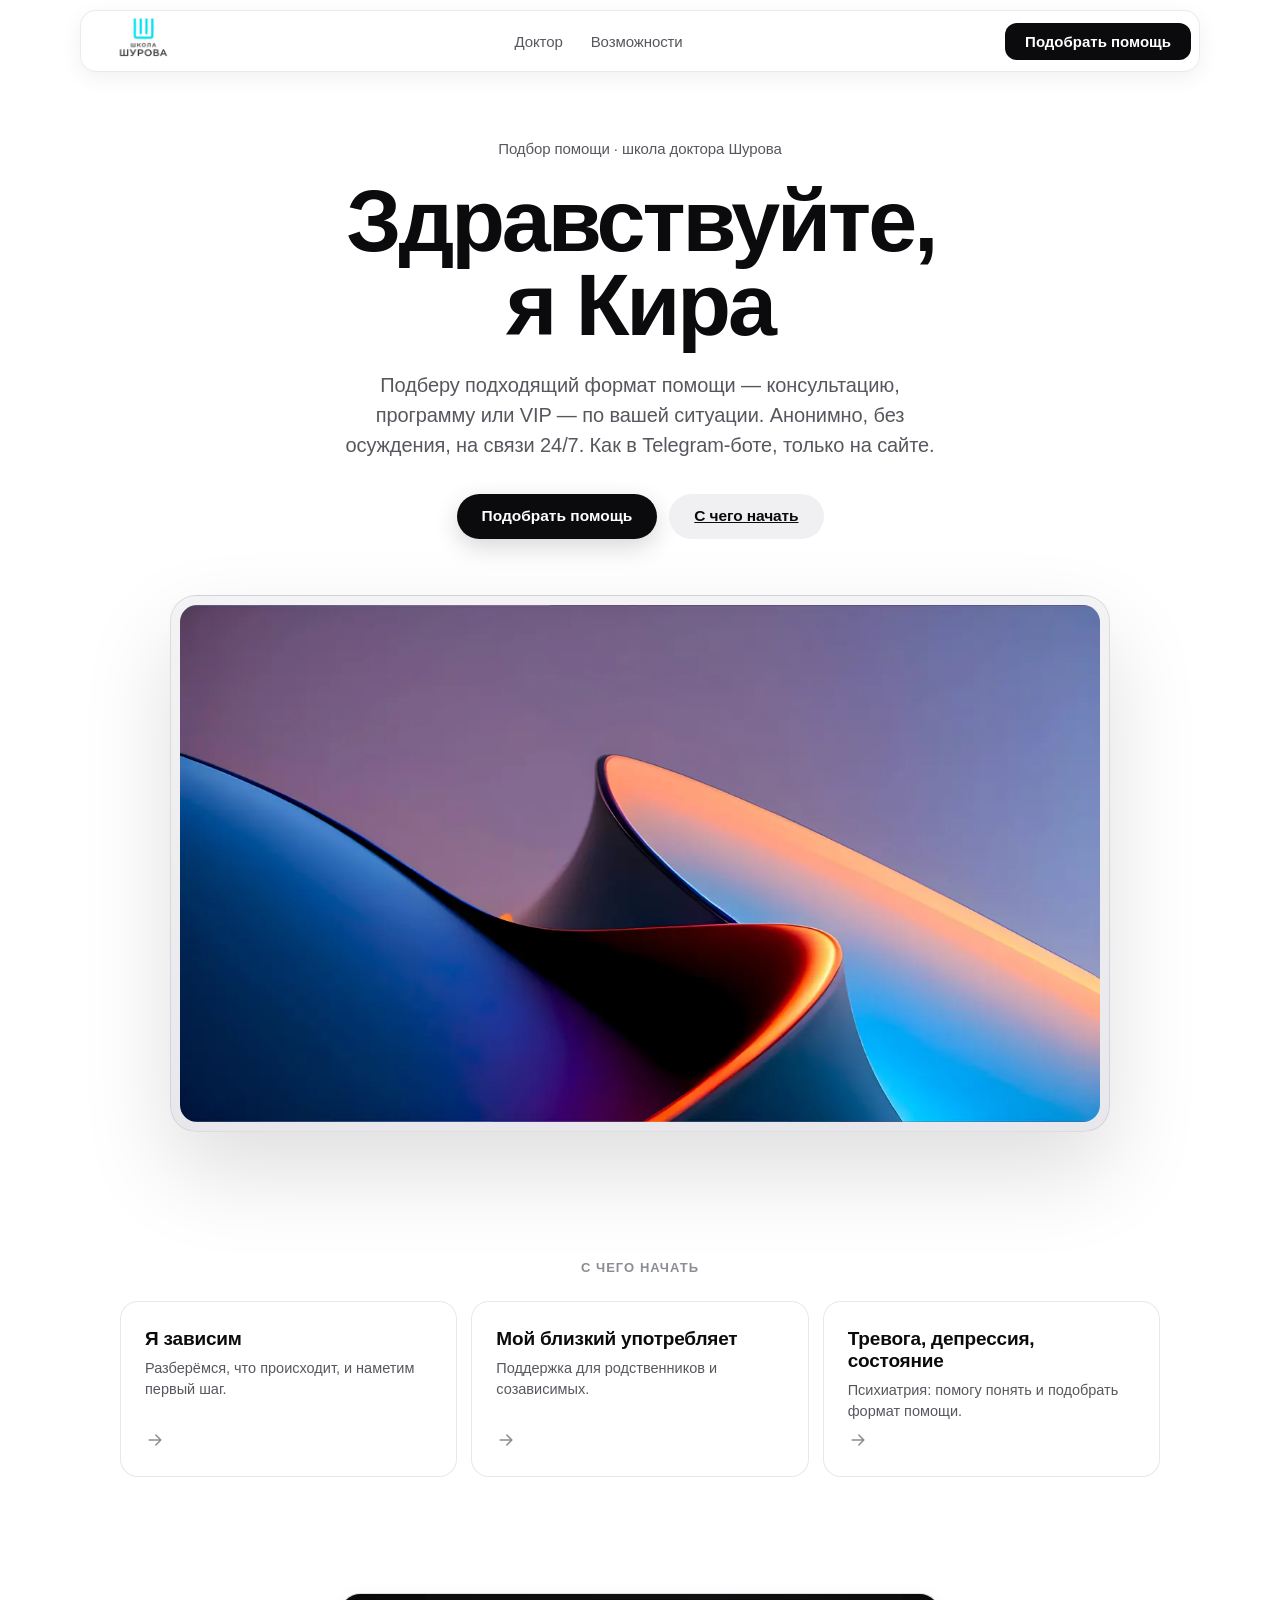
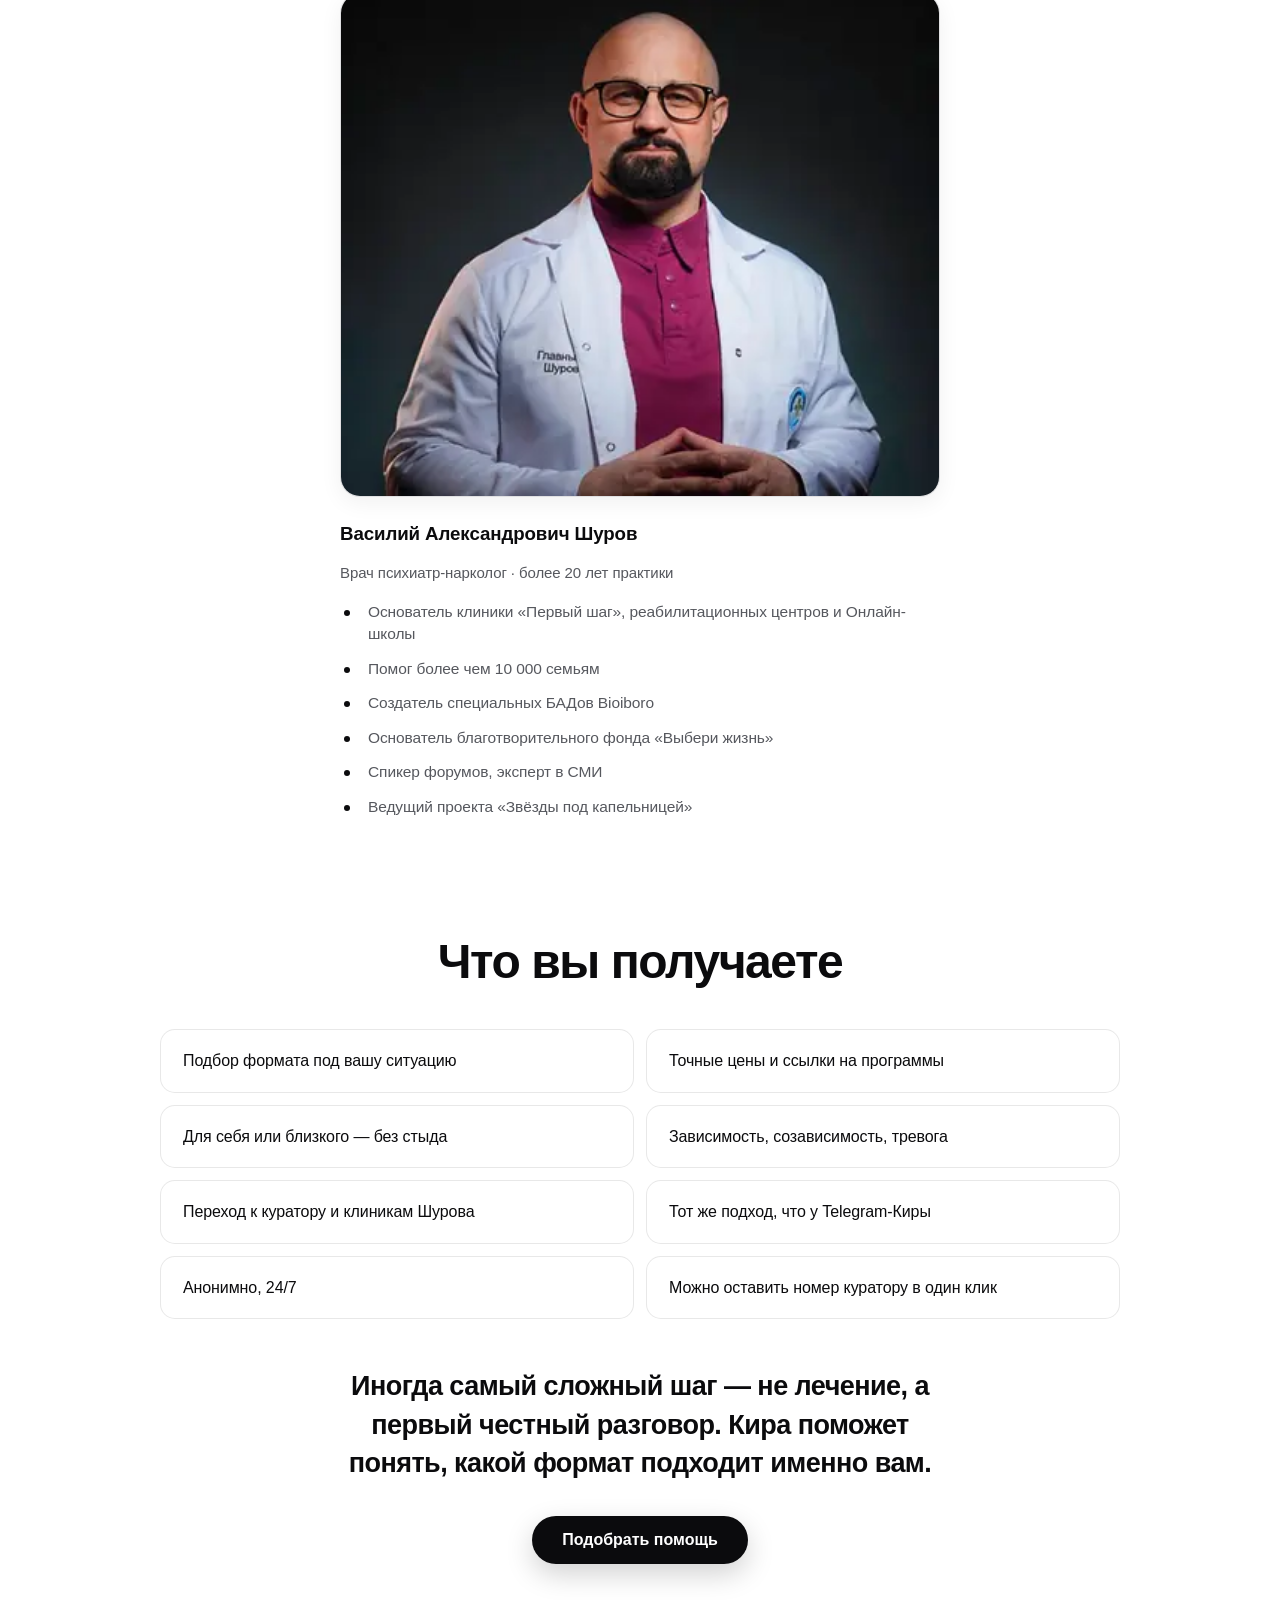
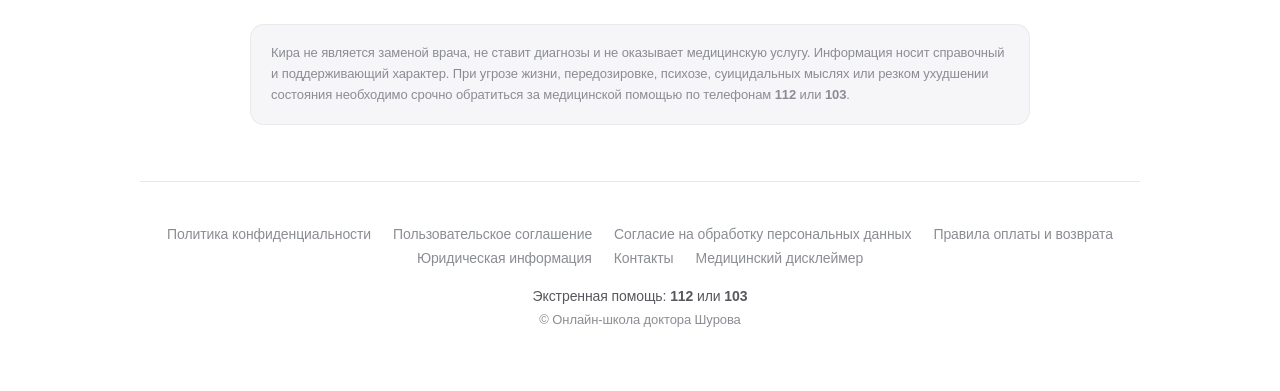
==== commit c86e13b6: "fix: RU lead button, mobile lead sheet, remove language mines Co-authored-by: Cursor <cursoragent@cu" ====
--- a/en/index.html
+++ b/en/index.html
@@ -2,322 +2,28 @@
 <html lang="en">
 <head>
   <meta charset="UTF-8" />
-  <meta name="viewport" content="width=device-width, initial-scale=1.0, viewport-fit=cover" />
-  <meta name="theme-color" content="#ffffff" />
-  <meta name="apple-mobile-web-app-capable" content="yes" />
-  <meta name="apple-mobile-web-app-status-bar-style" content="default" />
-  <meta name="apple-mobile-web-app-title" content="Kira" />
-  <link rel="manifest" href="/manifest.webmanifest" />
-  <link rel="apple-touch-icon" href="/apple-touch-icon.png" />
-  <title data-i18n-attr="title" data-i18n-attr-content="meta.title">Kira — find help | Dr. Shurov's school</title>
-  <meta name="description" data-i18n-attr="description" data-i18n-attr-content="meta.description" content="Kira helps choose a format of care: consultations, programs, clinic support. Anonymous, 24/7, in 5 languages." />
-
-  <!-- Превью при пересылке в соцсетях / мессенджерах (en) -->
+  <meta name="viewport" content="width=device-width, initial-scale=1.0" />
+  <meta name="robots" content="noindex,follow" />
+  <title>Kira — find help | Dr. Shurov's school</title>
+  <meta name="description" content="Kira helps choose a format of care: consultations, programs, clinic support. Anonymous, 24/7." />
   <meta property="og:type" content="website" />
   <meta property="og:site_name" content="Kira" />
   <meta property="og:locale" content="en_US" />
   <meta property="og:title" content="Kira — find help | Dr. Shurov's school" />
-  <meta property="og:description" content="Kira helps choose a format of care: consultations, programs, clinic support. Anonymous, 24/7, in 5 languages." />
+  <meta property="og:description" content="Kira helps choose a format of care: consultations, programs, clinic support. Anonymous, 24/7." />
   <meta property="og:url" content="https://kira-ai.online/en/" />
   <meta property="og:image" content="https://kira-ai.online/promo-en.jpg" />
   <meta property="og:image:type" content="image/jpeg" />
   <meta property="og:image:alt" content="Kira — find help" />
   <meta name="twitter:card" content="summary_large_image" />
   <meta name="twitter:title" content="Kira — find help | Dr. Shurov's school" />
-  <meta name="twitter:description" content="Kira helps choose a format of care: consultations, programs, clinic support. Anonymous, 24/7, in 5 languages." />
+  <meta name="twitter:description" content="Kira helps choose a format of care: consultations, programs, clinic support. Anonymous, 24/7." />
   <meta name="twitter:image" content="https://kira-ai.online/promo-en.jpg" />
-  <link rel="alternate" hreflang="ru" href="https://kira-ai.online/" />
-  <link rel="alternate" hreflang="en" href="https://kira-ai.online/en/" />
-  <link rel="alternate" hreflang="uk" href="https://kira-ai.online/uk/" />
-  <link rel="alternate" hreflang="pl" href="https://kira-ai.online/pl/" />
-  <link rel="alternate" hreflang="es" href="https://kira-ai.online/es/" />
-  <link rel="alternate" hreflang="x-default" href="https://kira-ai.online/en/" />
-  <meta name="kira-lang" content="en" />
-
-  <link rel="preconnect" href="https://api.fontshare.com" crossorigin />
-  <link href="https://api.fontshare.com/v2/css?f[]=general-sans@400,500,600&display=swap" rel="stylesheet" />
-  <link rel="stylesheet" href="/styles.css?v=9" />
+  <link rel="canonical" href="https://kira-ai.online/" />
+  <meta http-equiv="refresh" content="0; url=/" />
+  <script>location.replace("/");</script>
 </head>
 <body>
-  <!-- ═══════════ ФОНОВАЯ АТМОСФЕРА ═══════════ -->
-  <div class="ambient" aria-hidden="true"></div>
-
-  <!-- ═══════════ ПЛАВАЮЩАЯ GLASS-ШАПКА ═══════════ -->
-  <header class="nav" id="nav">
-    <div class="nav-pill glass">
-      <a class="brand" href="#top">
-        <picture>
-          <source type="image/webp" srcset="/logo_nav.webp" />
-          <img class="brand-logo" src="/logo_nav.png" width="240" height="160" alt="Школа доктора Шурова" decoding="async" />
-        </picture>
-      </a>
-      <nav class="nav-links">
-        <a href="#doctor" data-i18n="nav.doctor">Доктор</a>
-        <a href="#benefits" data-i18n="nav.benefits">Возможности</a>
-      </nav>
-      <div class="nav-right">
-        <div class="lang" id="lang">
-          <button class="lang-btn" id="langBtn" aria-haspopup="true" aria-expanded="false">
-            <span id="langFlag" class="lang-flag" aria-hidden="true">🇷🇺</span>
-            <span id="langCur">RU</span>
-            <svg viewBox="0 0 24 24" width="13" height="13" aria-hidden="true"><path fill="currentColor" d="M7 10l5 5 5-5z"/></svg>
-          </button>
-          <div class="lang-menu glass" id="langMenu" role="menu">
-            <button role="menuitem" data-lang="ru"><span class="lang-flag">🇷🇺</span><span class="lang-name">Русский</span><svg class="lang-check" viewBox="0 0 24 24" width="16" height="16" aria-hidden="true"><path fill="currentColor" d="M9 16.2l-3.5-3.5-1.4 1.4L9 19 20 8l-1.4-1.4z"/></svg></button>
-            <button role="menuitem" data-lang="en"><span class="lang-flag">🇬🇧</span><span class="lang-name">English</span><svg class="lang-check" viewBox="0 0 24 24" width="16" height="16" aria-hidden="true"><path fill="currentColor" d="M9 16.2l-3.5-3.5-1.4 1.4L9 19 20 8l-1.4-1.4z"/></svg></button>
-            <button role="menuitem" data-lang="uk"><span class="lang-flag">🇺🇦</span><span class="lang-name">Українська</span><svg class="lang-check" viewBox="0 0 24 24" width="16" height="16" aria-hidden="true"><path fill="currentColor" d="M9 16.2l-3.5-3.5-1.4 1.4L9 19 20 8l-1.4-1.4z"/></svg></button>
-            <button role="menuitem" data-lang="pl"><span class="lang-flag">🇵🇱</span><span class="lang-name">Polski</span><svg class="lang-check" viewBox="0 0 24 24" width="16" height="16" aria-hidden="true"><path fill="currentColor" d="M9 16.2l-3.5-3.5-1.4 1.4L9 19 20 8l-1.4-1.4z"/></svg></button>
-            <button role="menuitem" data-lang="es"><span class="lang-flag">🇪🇸</span><span class="lang-name">Español</span><svg class="lang-check" viewBox="0 0 24 24" width="16" height="16" aria-hidden="true"><path fill="currentColor" d="M9 16.2l-3.5-3.5-1.4 1.4L9 19 20 8l-1.4-1.4z"/></svg></button>
-          </div>
-        </div>
-        <button class="nav-cta" id="navStart" data-i18n="nav.start">Подобрать помощь</button>
-      </div>
-    </div>
-  </header>
-
-  <main id="top">
-    <!-- ═══════════ ГЕРОЙ ═══════════ -->
-    <section class="hero" id="hero">
-      <div class="hero-inner">
-        <p class="hero-eyebrow" data-i18n="hero.eyebrow">Подбор помощи · школа доктора Шурова</p>
-        <h1 class="hero-title" data-i18n="hero.title">Здравствуйте,<br>я&nbsp;Кира</h1>
-        <p class="hero-sub" data-i18n="hero.sub">Подберу подходящий формат помощи — консультацию, программу или VIP — по вашей ситуации. Анонимно, без осуждения, на связи 24/7. Как в Telegram-боте, но на сайте и на разных языках.</p>
-        <div class="hero-cta">
-          <button class="btn btn-dark" id="heroStart" data-i18n="hero.cta.start">Подобрать помощь</button>
-          <a class="btn btn-soft" href="#ways" data-i18n="hero.cta.pricing">С чего начать</a>
-        </div>
-        <div class="hero-visual">
-          <picture>
-            <source type="image/webp" srcset="/kira_background-800.webp 800w, /kira_background.webp 1280w" sizes="(max-width: 720px) 92vw, 960px" />
-            <img src="/kira_background.jpg" width="1280" height="720" alt="Кира — ИИ-помощник доктора Шурова" fetchpriority="high" decoding="async" />
-          </picture>
-        </div>
-      </div>
-    </section>
-
-    <!-- ═══════════ С ЧЕГО НАЧАТЬ ═══════════ -->
-    <section class="ways" id="ways">
-      <p class="eyebrow" data-i18n="ways.eyebrow">С чего начать</p>
-      <div class="ways-grid">
-        <button class="way" data-topic="self">
-          <span class="way-l" data-i18n="ways.self.title">Я зависим</span>
-          <span class="way-d" data-i18n="ways.self.desc">Разберёмся, что происходит, и наметим первый шаг.</span>
-          <span class="way-arrow" aria-hidden="true">
-            <svg viewBox="0 0 24 24" width="20" height="20" fill="none" stroke="currentColor" stroke-width="1.8" stroke-linecap="round" stroke-linejoin="round"><path d="M5 12h14M13 6l6 6-6 6"/></svg>
-          </span>
-        </button>
-        <button class="way" data-topic="relative">
-          <span class="way-l" data-i18n="ways.relative.title">Мой близкий употребляет</span>
-          <span class="way-d" data-i18n="ways.relative.desc">Поддержка для родственников и созависимых.</span>
-          <span class="way-arrow" aria-hidden="true">
-            <svg viewBox="0 0 24 24" width="20" height="20" fill="none" stroke="currentColor" stroke-width="1.8" stroke-linecap="round" stroke-linejoin="round"><path d="M5 12h14M13 6l6 6-6 6"/></svg>
-          </span>
-        </button>
-        <button class="way" data-topic="psychiatry">
-          <span class="way-l" data-i18n="ways.psychiatry.title">Тревога, депрессия, состояние</span>
-          <span class="way-d" data-i18n="ways.psychiatry.desc">Психиатрия: помогу понять и подобрать формат помощи.</span>
-          <span class="way-arrow" aria-hidden="true">
-            <svg viewBox="0 0 24 24" width="20" height="20" fill="none" stroke="currentColor" stroke-width="1.8" stroke-linecap="round" stroke-linejoin="round"><path d="M5 12h14M13 6l6 6-6 6"/></svg>
-          </span>
-        </button>
-      </div>
-    </section>
-
-    <!-- ═══════════ ДОКТОР ═══════════ -->
-    <section class="doctor" id="doctor">
-      <div class="doctor-intro">
-        <picture>
-          <source type="image/webp" srcset="/shurovv11-640.webp 640w, /shurovv11.webp 960w" sizes="(max-width: 640px) 92vw, 640px" />
-          <img class="doctor-photo" id="doctorPhoto" src="/shurovv11.jpg" width="960" height="504" alt="Василий Александрович Шуров" loading="lazy" decoding="async" />
-        </picture>
-        <h3 data-i18n="doctor.name">Василий Александрович Шуров</h3>
-        <p class="doctor-role" data-i18n="doctor.role">Врач психиатр-нарколог · более 20 лет практики</p>
-        <ul class="doctor-facts">
-          <li data-i18n="doctor.facts.1">Основатель клиники «Первый шаг», реабилитационных центров и Онлайн-школы</li>
-          <li data-i18n="doctor.facts.2">Помог более чем 10 000 семьям</li>
-          <li data-i18n="doctor.facts.3">Создатель специальных БАДов Bioiboro</li>
-          <li data-i18n="doctor.facts.4">Основатель благотворительного фонда «Выбери жизнь»</li>
-          <li data-i18n="doctor.facts.5">Спикер форумов, эксперт в СМИ</li>
-          <li data-i18n="doctor.facts.6">Ведущий проекта «Звёзды под капельницей»</li>
-        </ul>
-      </div>
-
-    </section>
-
-    <!-- ═══════════ ЧТО ВЫ ПОЛУЧАЕТЕ ═══════════ -->
-    <section class="benefits" id="benefits">
-      <h2 class="sec-h" data-i18n="benefits.title">Что вы получаете</h2>
-      <div class="benefits-grid">
-        <div class="benefit" data-i18n="benefits.1">Подбор формата под вашу ситуацию</div>
-        <div class="benefit" data-i18n="benefits.2">Точные цены и ссылки на программы</div>
-        <div class="benefit" data-i18n="benefits.3">Для себя или близкого — без стыда</div>
-        <div class="benefit" data-i18n="benefits.4">Зависимость, созависимость, тревога</div>
-        <div class="benefit" data-i18n="benefits.5">Переход к куратору и клиникам Шурова</div>
-        <div class="benefit" data-i18n="benefits.6">Работает на 5 языках</div>
-        <div class="benefit" data-i18n="benefits.7">Анонимно, 24/7</div>
-        <div class="benefit" data-i18n="benefits.8">Тот же подход, что у Telegram-Киры</div>
-      </div>
-      <p class="benefits-quote" data-i18n="benefits.quote">
-        Иногда самый сложный шаг — не лечение, а первый честный разговор.
-        Кира поможет понять, какой формат подходит именно вам.
-      </p>
-      <button class="btn-primary btn-lg" id="benefitsCta" data-i18n="benefits.cta">Подобрать помощь</button>
-    </section>
-
-    <!-- ═══════════ ЮР. ДИСКЛЕЙМЕР ═══════════ -->
-    <section class="legal" id="legal">
-      <p data-i18n="legal.text">
-        Кира не является заменой врача, не ставит диагнозы и не оказывает медицинскую услугу.
-        Информация носит справочный и поддерживающий характер. При угрозе жизни, передозировке,
-        психозе, суицидальных мыслях или резком ухудшении состояния необходимо срочно обратиться
-        за медицинской помощью по телефонам <b>112</b> или <b>103</b>.
-      </p>
-    </section>
-
-    <!-- ═══════════ ФУТЕР ═══════════ -->
-    <footer class="footer">
-      <div class="footer-links">
-        <a href="#legal-privacy" data-legal="privacy" data-i18n="footer.privacy">Политика конфиденциальности</a>
-        <a href="#legal-terms" data-legal="terms" data-i18n="footer.terms">Пользовательское соглашение</a>
-        <a href="#legal-consent" data-legal="consent" data-i18n="footer.consent">Согласие на обработку персональных данных</a>
-        <a href="#legal-refund" data-legal="refund" data-i18n="footer.refund">Правила оплаты и возврата</a>
-        <a href="#legal-legal" data-legal="legal" data-i18n="footer.legal">Юридическая информация</a>
-        <a href="#legal-contacts" data-legal="contacts" data-i18n="footer.contacts">Контакты</a>
-        <a href="#legal-disclaimer" data-legal="disclaimer" data-i18n="footer.disclaimer">Медицинский дисклеймер</a>
-      </div>
-      <p class="footer-sos" data-i18n="footer.sos">Экстренная помощь: <b>112</b> или <b>103</b></p>
-      <p class="footer-copy" data-i18n="footer.copy">© Онлайн-школа доктора Шурова</p>
-    </footer>
-  </main>
-
-  <!-- ═══════════ МОБИЛЬНЫЙ ТАБ-БАР (glass) ═══════════ -->
-  <nav class="tabbar glass" id="tabbar" aria-label="Навигация">
-    <button class="tabbar-item active" data-go="top">
-      <svg viewBox="0 0 24 24" width="21" height="21" aria-hidden="true"><path fill="currentColor" d="M12 3l9 8h-3v9h-4v-6h-4v6H6v-9H3z"/></svg>
-      <span data-i18n="tabbar.home">Главная</span>
-    </button>
-    <button class="tabbar-item" data-go="doctor">
-      <svg viewBox="0 0 24 24" width="21" height="21" aria-hidden="true"><path fill="currentColor" d="M12 12a5 5 0 1 0 0-10 5 5 0 0 0 0 10Zm0 2c-4.4 0-8 2.7-8 6v2h16v-2c0-3.3-3.6-6-8-6Z"/></svg>
-      <span data-i18n="tabbar.doctor">Доктор</span>
-    </button>
-    <button class="tabbar-item" data-go="benefits">
-      <svg viewBox="0 0 24 24" width="21" height="21" aria-hidden="true"><path fill="currentColor" d="M12 2l2.5 5.5L20 8l-4 4 1 6-5-3-5 3 1-6-4-4 5.5-.5z"/></svg>
-      <span data-i18n="tabbar.pricing">Возможности</span>
-    </button>
-    <button class="tabbar-item" data-go="chat">
-      <svg viewBox="0 0 24 24" width="21" height="21" aria-hidden="true"><path fill="currentColor" d="M4 4h16a1 1 0 0 1 1 1v11a1 1 0 0 1-1 1H8l-4 4V5a1 1 0 0 1 1-1Z"/></svg>
-      <span data-i18n="tabbar.chat">Подбор</span>
-    </button>
-  </nav>
-
-  <!-- ═══════════ ОНБОРДИНГ (iOS-стиль) ═══════════ -->
-  <div class="sheet" id="onboarding" aria-hidden="true">
-    <div class="sheet-card">
-      <button class="sheet-close" id="obClose" aria-label="Закрыть">✕</button>
-      <div class="ob-progress" id="obProgress"></div>
-      <div class="ob-body" id="obBody"></div>
-    </div>
-  </div>
-
-  <!-- ═══════════ ЧАТ ═══════════ -->
-  <div class="chat-wrap" id="chatWrap" aria-hidden="true">
-
-    <!-- Боковая панель (десктоп) / шторка (мобайл) -->
-    <aside class="chat-side" id="chatSide">
-      <div class="side-head">
-        <img class="chat-logo" src="/logo_nav.webp" width="240" height="160" alt="Школа доктора Шурова" decoding="async" />
-        <button class="side-close" id="sideClose" aria-label="Закрыть">
-          <svg viewBox="0 0 24 24" width="20" height="20" fill="none" stroke="currentColor" stroke-width="2" stroke-linecap="round"><path d="M6 6l12 12M18 6L6 18"/></svg>
-        </button>
-      </div>
-      <button class="side-new" id="chatNew">
-        <svg viewBox="0 0 24 24" width="18" height="18" fill="none" stroke="currentColor" stroke-width="2" stroke-linecap="round"><path d="M12 5v14M5 12h14"/></svg>
-        <span data-i18n="chat.newChat">Новый разговор</span>
-      </button>
-      <div class="side-list" id="chatList"></div>
-      <div class="side-foot">
-        <span class="side-status"><span class="status-dot" id="statusDot"></span> <span data-i18n="chat.online">Кира на связи</span></span>
-        <a href="#" id="chatToSite" data-i18n="chat.toSite">На сайт →</a>
-      </div>
-    </aside>
-    <div class="chat-backdrop" id="chatBackdrop"></div>
-
-    <!-- Основная область -->
-    <div class="chat-main">
-      <header class="chat-head">
-        <button class="chat-menu" id="chatMenu" aria-label="Меню">
-          <svg viewBox="0 0 24 24" width="22" height="22" fill="none" stroke="currentColor" stroke-width="2" stroke-linecap="round"><path d="M4 7h16M4 12h16M4 17h16"/></svg>
-        </button>
-        <span class="chat-title" id="chatTitle">Кира</span>
-        <button class="chat-newtop" id="chatNewTop" aria-label="Новый разговор" data-i18n-aria="chat.newChat">
-          <svg viewBox="0 0 24 24" width="21" height="21" fill="none" stroke="currentColor" stroke-width="2" stroke-linecap="round"><path d="M12 5v14M5 12h14"/></svg>
-        </button>
-      </header>
-      <div class="chat-scroll" id="chatScroll">
-        <div class="messages" id="messages"></div>
-      </div>
-      <div class="composer">
-        <div class="chips" id="chips"></div>
-        <button type="button" class="lead-open-btn" id="leadOpen" data-i18n="lead.open" hidden>Оставить номер</button>
-        <div class="composer-inner">
-          <textarea id="input" class="composer-input" rows="1" autocomplete="off" data-i18n-placeholder="chat.placeholder"></textarea>
-          <button id="send" class="send-btn" aria-label="Отправить">
-            <svg viewBox="0 0 24 24" width="20" height="20" aria-hidden="true"><path fill="currentColor" d="M4.4 12 3 4.3c-.2-1 .8-1.8 1.7-1.4l15.6 7.3c1 .5 1 1.9 0 2.4L4.7 20.1c-.9.4-1.9-.4-1.7-1.4L4.4 12Zm1.7-.9h6.2c.5 0 .9.4.9.9s-.4.9-.9.9H6.1l-.9 5 12.9-6-12.9-6 .9 5.2Z"/></svg>
-          </button>
-        </div>
-        <p class="composer-note" data-i18n="chat.note">Кира — ИИ и не заменяет врача. При угрозе жизни — 103 или 112.</p>
-      </div>
-    </div>
-  </div>
-
-  <!-- заглушка для совместимости со скриптом (подписка в Sale не используется) -->
-  <div class="modal" id="subModal" aria-hidden="true" hidden></div>
-
-  <!-- ═══════════ ЗАЯВКА / НОМЕР (EU stub → позже amo) ═══════════ -->
-  <div class="sheet" id="leadSheet" aria-hidden="true">
-    <div class="sheet-card">
-      <button class="sheet-close" id="leadClose" aria-label="Закрыть">✕</button>
-      <h3 class="modal-h" data-i18n="lead.title">Оставить номер</h3>
-      <p class="lead-hint" data-i18n="lead.hint">Менеджер позвонит в удобное время. Ссылок на оплату нет — сначала разберём ситуацию.</p>
-      <label class="lead-label"><span data-i18n="lead.name">Имя</span>
-        <input id="leadName" class="lead-input" type="text" autocomplete="name" maxlength="80" />
-      </label>
-      <label class="lead-label"><span data-i18n="lead.phone">Телефон</span>
-        <input id="leadPhone" class="lead-input" type="tel" autocomplete="tel" maxlength="40" required />
-      </label>
-      <label class="lead-label"><span data-i18n="lead.time">Когда удобно позвонить</span>
-        <input id="leadTime" class="lead-input" type="text" maxlength="120" data-i18n-placeholder="lead.time.ph" />
-      </label>
-      <label class="lead-check">
-        <input id="leadConsent" type="checkbox" />
-        <span data-i18n="lead.consent">Согласен(на), что менеджер может позвонить по этому номеру</span>
-      </label>
-      <p class="lead-legal-link">
-        <a href="#legal-consent" data-legal="consent" data-i18n="lead.consent.link">Текст согласия и политика</a>
-      </p>
-      <button class="btn-primary btn-lg" id="leadSubmit" data-i18n="lead.submit">Отправить</button>
-      <p class="lead-status" id="leadStatus" hidden></p>
-    </div>
-  </div>
-
-  <!-- ═══════════ ЮР. ДОКУМЕНТЫ ═══════════ -->
-  <div class="sheet" id="legalSheet" aria-hidden="true">
-    <div class="sheet-card legal-card">
-      <button class="sheet-close" id="legalClose" aria-label="Закрыть" data-i18n-aria="legal.close">✕</button>
-      <h3 class="legal-doc-title" id="legalTitle"></h3>
-      <div class="legal-doc-body" id="legalBody"></div>
-    </div>
-  </div>
-
-  <script src="/config.js?v=2" defer></script>
-  <script src="/products.js?v=1" defer></script>
-  <script src="/app.js?v=12" defer></script>
-  <script>
-    if ("serviceWorker" in navigator) {
-      window.addEventListener("load", () => {
-        navigator.serviceWorker.register("/sw.js").catch(() => {});
-      });
-    }
-  </script>
+  <p><a href="/">Kira</a></p>
 </body>
 </html>
